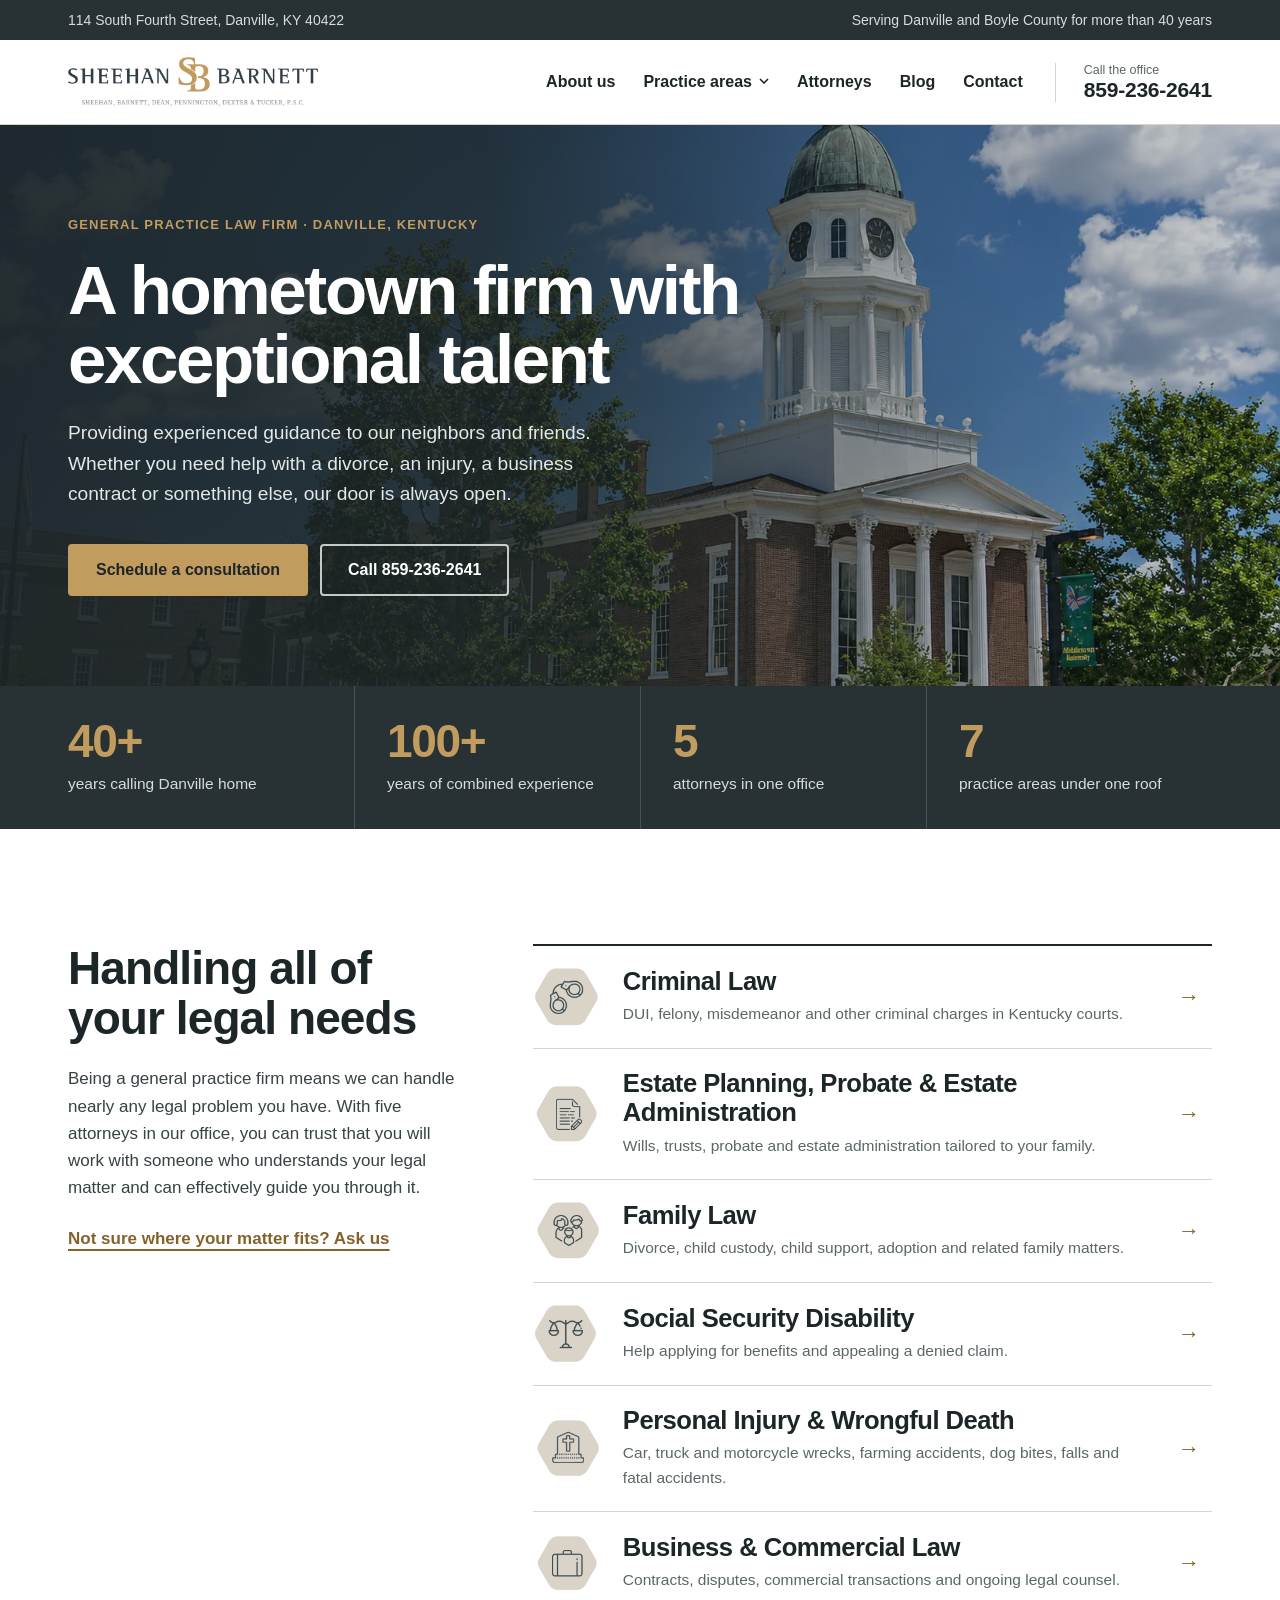
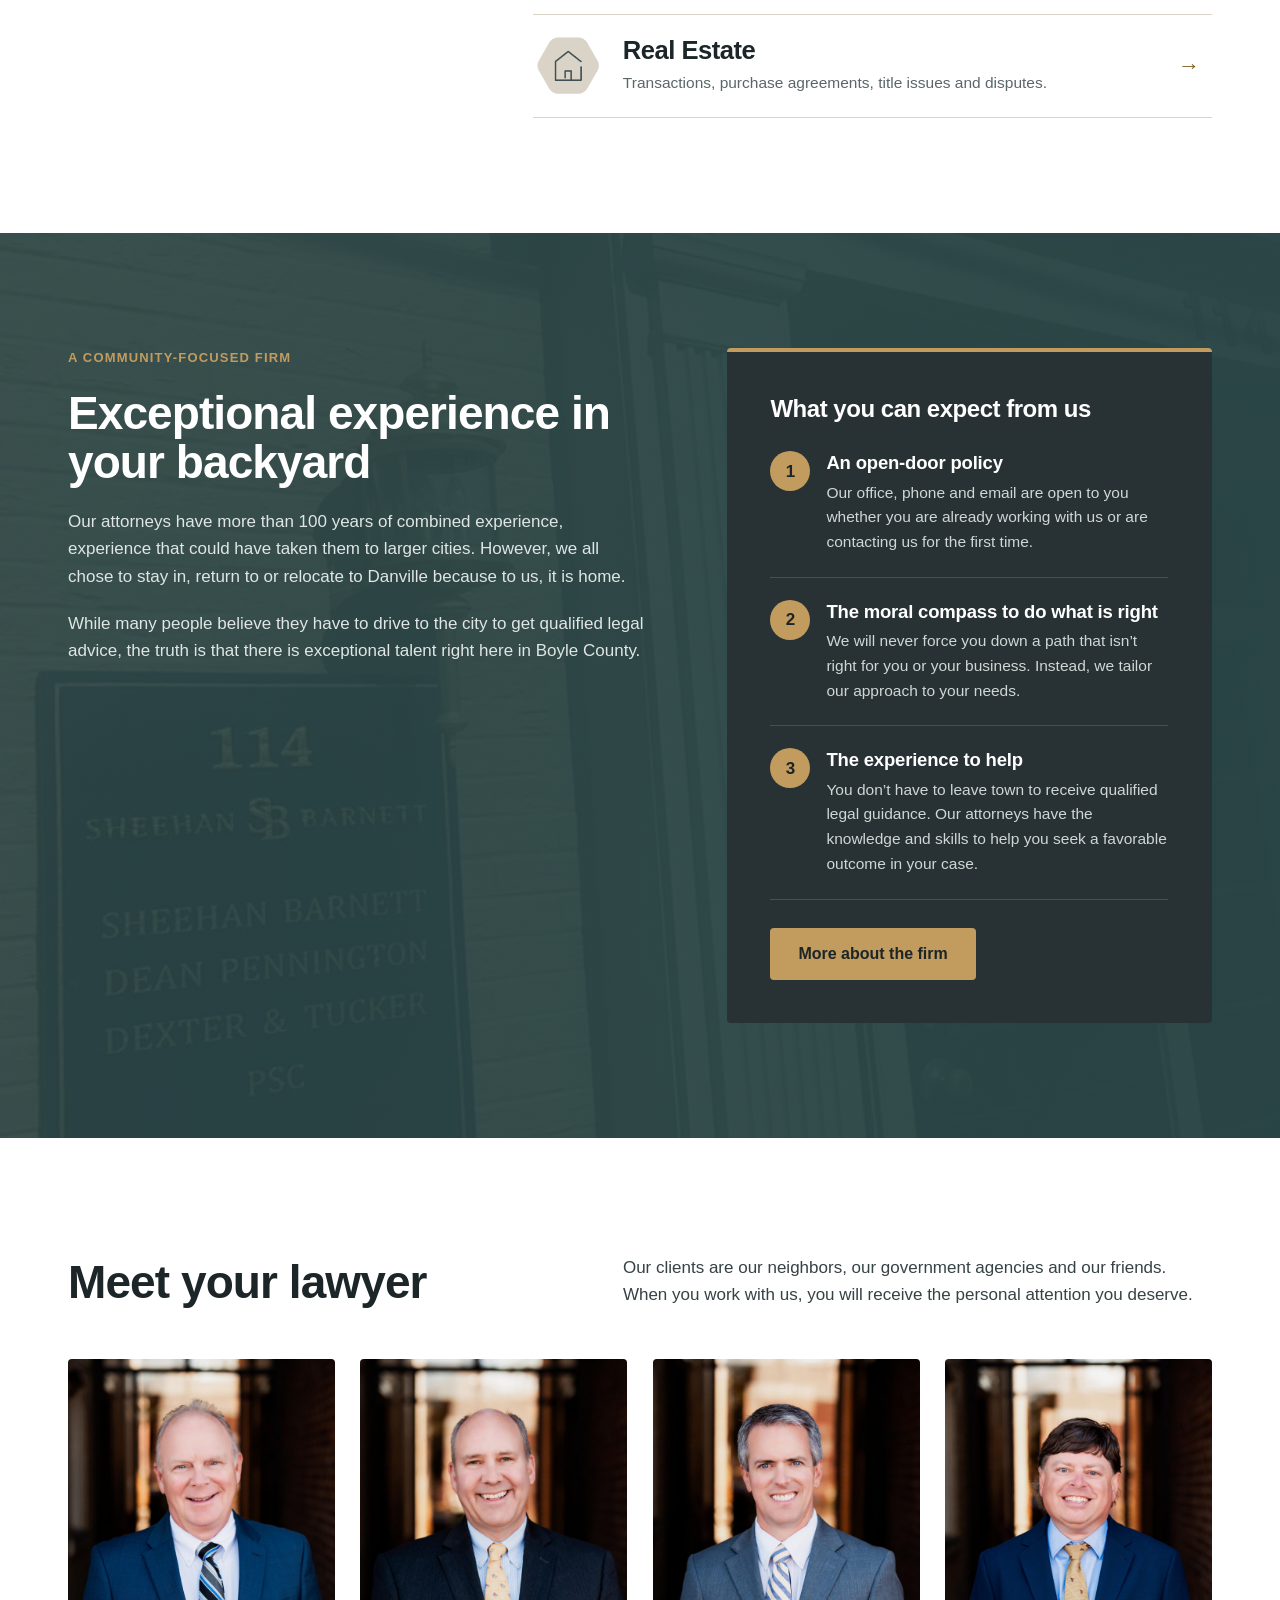
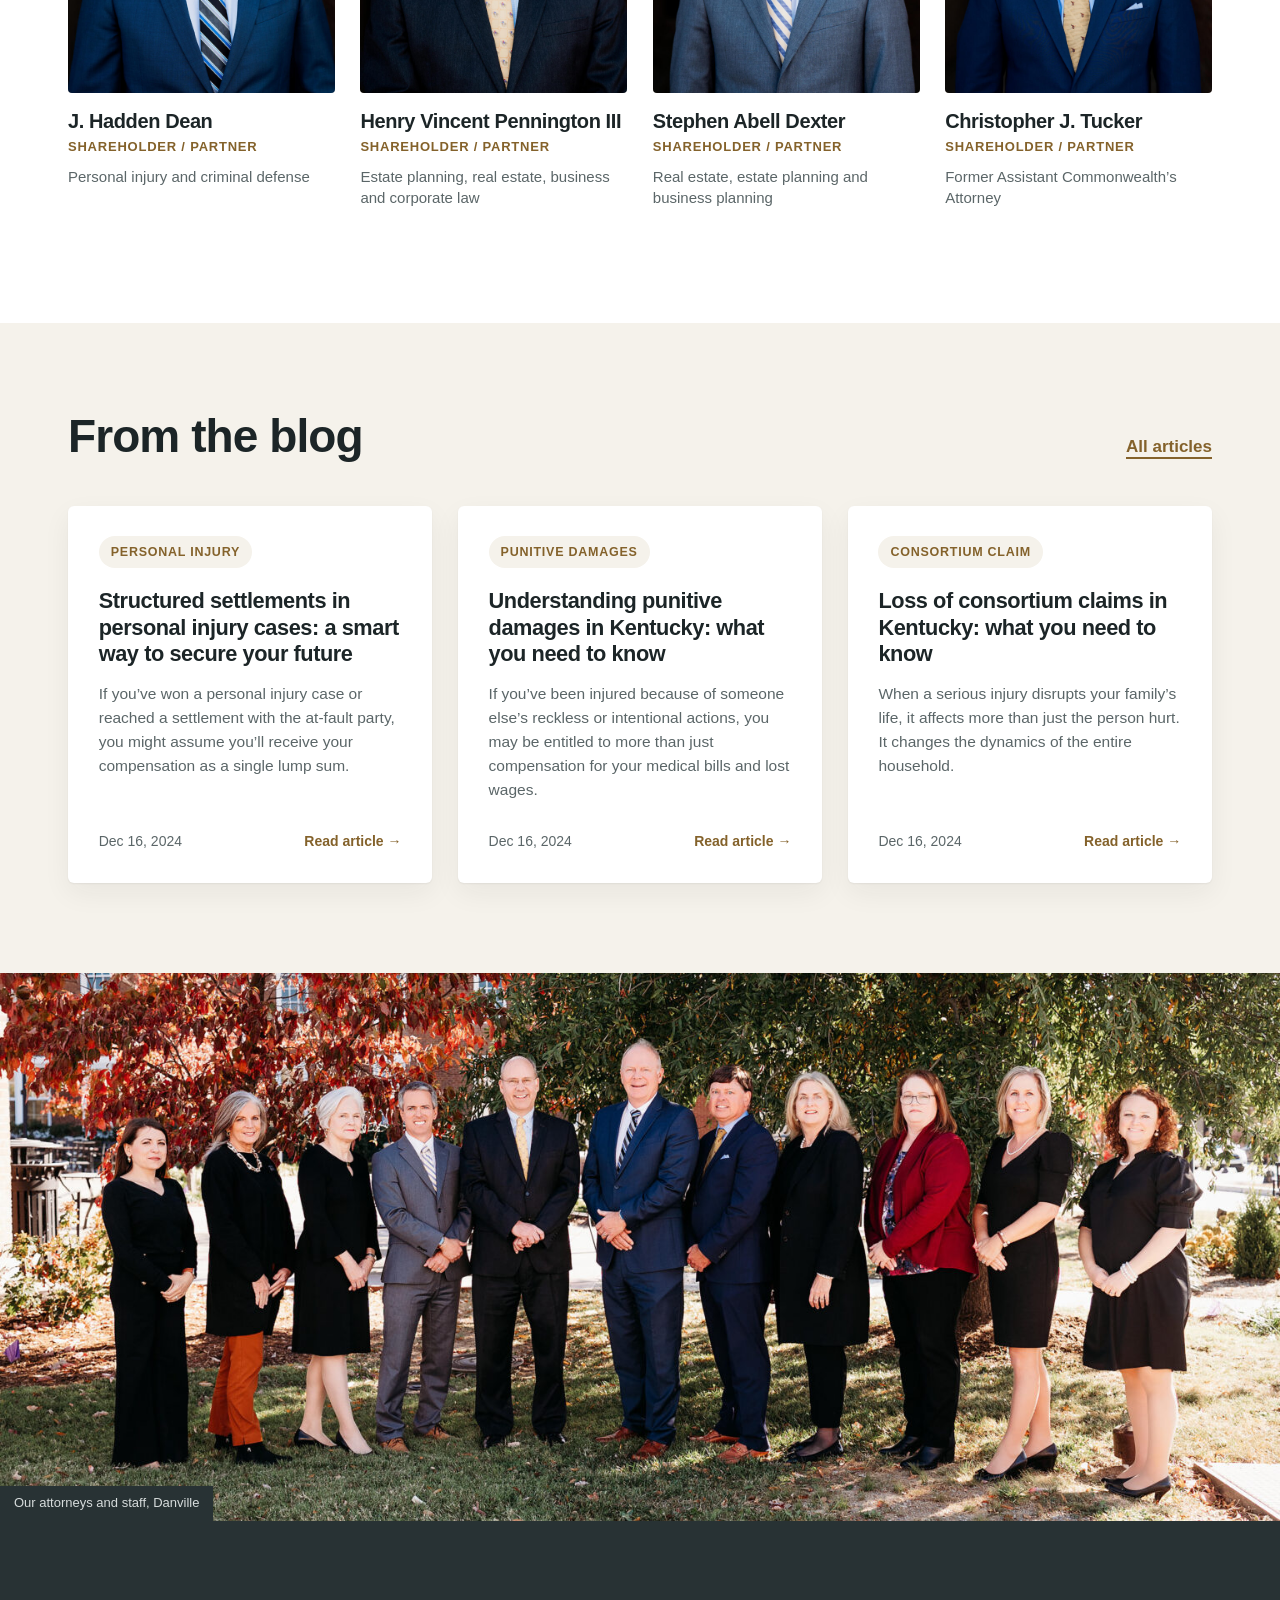
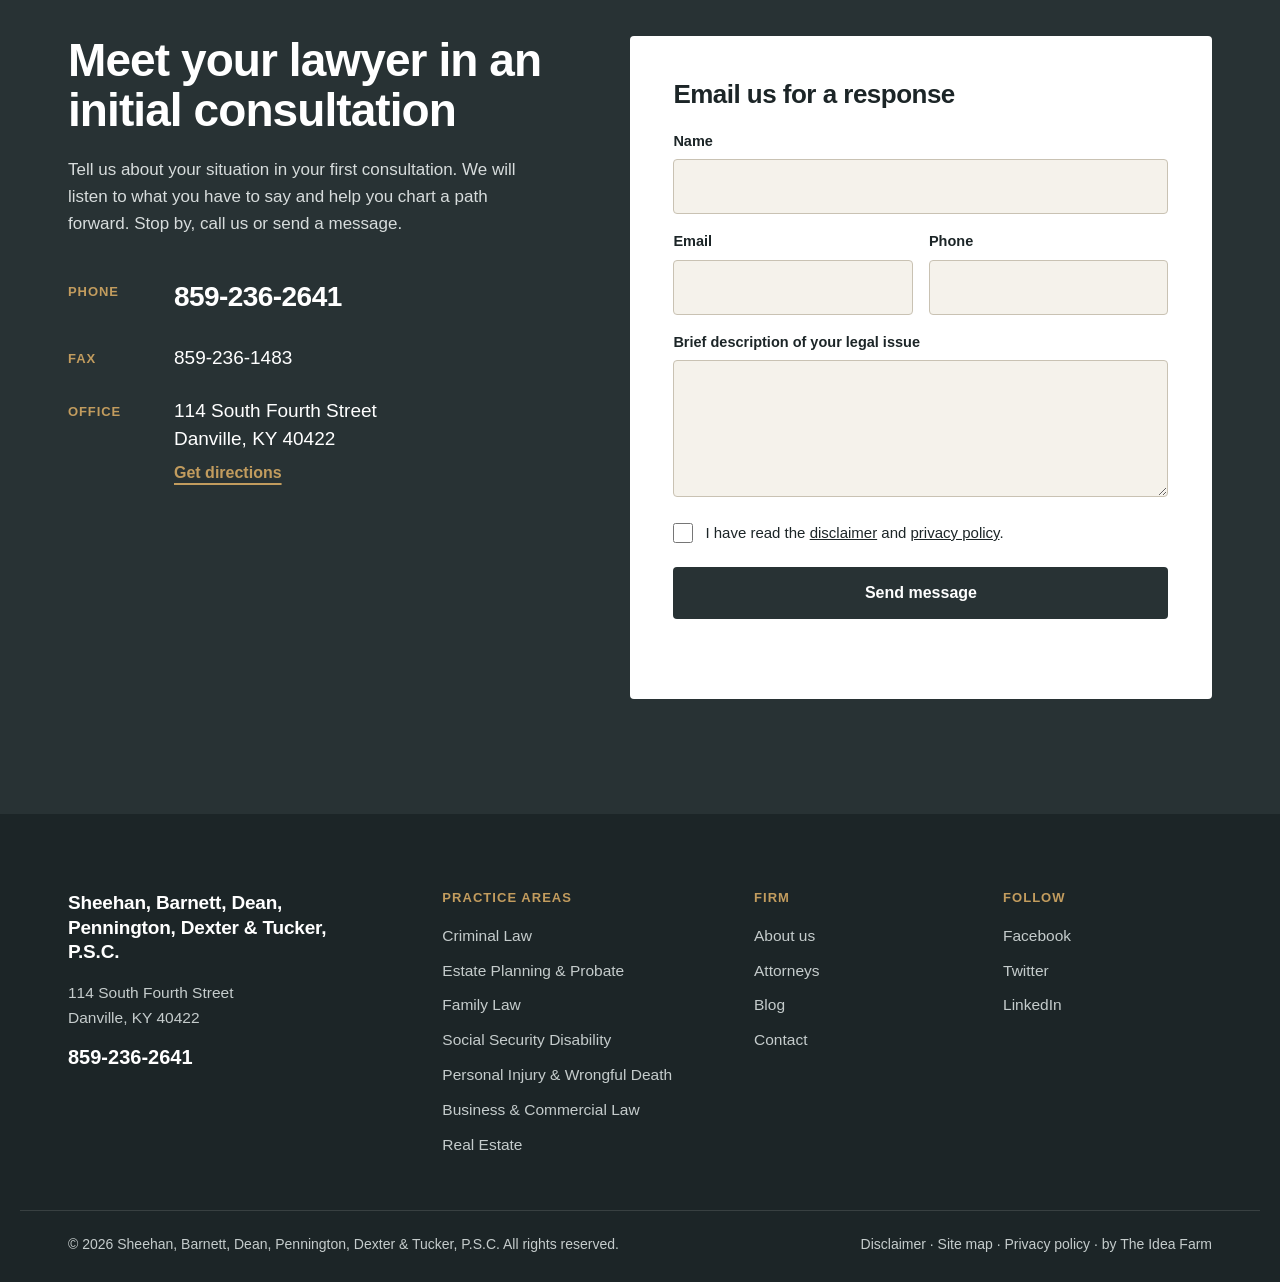
==== index.html @ 9ca78bf1 "Add files via upload" ====
<!doctype html>
<html lang="en">
<head>
<meta charset="utf-8">
<meta name="viewport" content="width=device-width, initial-scale=1">
<title>Sheehan, Barnett, Dean, Pennington, Dexter &amp; Tucker, P.S.C. | Danville, KY Law Firm</title>
<meta name="description" content="Trusted Danville, KY law firm serving clients in family law, criminal defense, estate planning, personal injury, real estate and business matters.">
<meta name="robots" content="noindex">
<link rel="stylesheet" href="css/style.css">
<script>document.documentElement.classList.add('js')</script>
</head>
<body>

<a class="skip" href="#main">Skip to content</a>

<div class="topbar">
  <div class="wrap topbar-in">
    <a href="https://www.google.com/maps/place/Sheehan,+Barnett,+Dean,+Pennington,+Dexter+%26+Tucker+PSC/@37.645401,-84.773971,15z" target="_blank" rel="noopener">114 South Fourth Street, Danville, KY 40422</a>
    <span class="topbar-right">Serving Danville and Boyle County for more than 40 years</span>
  </div>
</div>

<header class="header" id="header">
  <div class="wrap header-in">
    <a class="logo" href="./" aria-label="Sheehan Barnett, home">
      <img src="images/logo.webp" width="401" height="80" alt="Sheehan, Barnett, Dean, Pennington, Dexter &amp; Tucker, P.S.C.">
    </a>

    <nav class="nav" aria-label="Main">
      <a href="#about">About us</a>
      <div class="nav-drop">
        <button type="button" class="nav-drop-btn" aria-expanded="false" aria-controls="drop-practice">Practice areas
          <svg width="10" height="6" viewBox="0 0 10 6" aria-hidden="true"><path d="M1 1l4 4 4-4" fill="none" stroke="currentColor" stroke-width="1.6"/></svg>
        </button>
        <div class="drop" id="drop-practice">
          <a href="#practice">Criminal Law</a>
          <a href="#practice">Estate Planning, Probate &amp; Estate Administration</a>
          <a href="#practice">Family Law</a>
          <a href="#practice">Social Security Disability</a>
          <a href="#practice">Personal Injury &amp; Wrongful Death</a>
          <a href="#practice">Business &amp; Commercial Law</a>
          <a href="#practice">Real Estate</a>
        </div>
      </div>
      <a href="#attorneys">Attorneys</a>
      <a href="#blog">Blog</a>
      <a href="#contact">Contact</a>
    </nav>

    <a class="header-call" href="tel:+18592362641">
      <span class="header-call-label">Call the office</span>
      <span class="header-call-num">859-236-2641</span>
    </a>

    <button type="button" class="burger" aria-label="Open menu" aria-expanded="false" aria-controls="mobile-menu">
      <span></span><span></span><span></span>
    </button>
  </div>
</header>

<div class="mobile-menu" id="mobile-menu" hidden>
  <nav aria-label="Mobile">
    <a href="#about">About us</a>
    <details>
      <summary>Practice areas</summary>
      <a href="#practice">Criminal Law</a>
      <a href="#practice">Estate Planning, Probate &amp; Estate Administration</a>
      <a href="#practice">Family Law</a>
      <a href="#practice">Social Security Disability</a>
      <a href="#practice">Personal Injury &amp; Wrongful Death</a>
      <a href="#practice">Business &amp; Commercial Law</a>
      <a href="#practice">Real Estate</a>
    </details>
    <a href="#attorneys">Attorneys</a>
    <a href="#blog">Blog</a>
    <a href="#contact">Contact</a>
  </nav>
  <div class="mobile-menu-foot">
    <a class="btn btn-gold" href="tel:+18592362641">Call 859-236-2641</a>
    <p>114 South Fourth Street<br>Danville, KY 40422</p>
  </div>
</div>

<main id="main">

  <!-- Hero -->
  <section class="hero hero-bg">
    <div class="hero-bg-img" aria-hidden="true"></div>
    <div class="wrap hero-bg-in">
      <p class="kicker kicker-gold">General practice law firm · Danville, Kentucky</p>
      <h1>A hometown firm with exceptional talent</h1>
      <p class="lede">Providing experienced guidance to our neighbors and friends. Whether you need help with a divorce, an injury, a business contract or something else, our door is always open.</p>
      <div class="hero-actions">
        <a class="btn btn-gold" href="#contact">Schedule a consultation</a>
        <a class="btn btn-line-light" href="tel:+18592362641">Call 859-236-2641</a>
      </div>
    </div>

    <div class="facts">
      <div class="wrap facts-in">
        <div class="fact"><strong>40+</strong><span>years calling Danville home</span></div>
        <div class="fact"><strong>100+</strong><span>years of combined experience</span></div>
        <div class="fact"><strong>5</strong><span>attorneys in one office</span></div>
        <div class="fact"><strong>7</strong><span>practice areas under one roof</span></div>
      </div>
    </div>
  </section>

  <!-- Practice areas -->
  <section class="practice" id="practice">
    <div class="wrap practice-in">
      <div class="practice-head">
        <h2>Handling all of your legal needs</h2>
        <p>Being a general practice firm means we can handle nearly any legal problem you have. With five attorneys in our office, you can trust that you will work with someone who understands your legal matter and can effectively guide you through it.</p>
        <a class="textlink" href="#contact">Not sure where your matter fits? Ask us</a>
      </div>

      <ul class="practice-list">
        <li class="reveal"><a href="https://danvillekylaw.com/criminal-law/">
          <img class="p-icon" src="images/icon-criminal.png" width="111" height="102" alt="" loading="lazy">
          <span class="p-body"><span class="p-name">Criminal Law</span><span class="p-desc">DUI, felony, misdemeanor and other criminal charges in Kentucky courts.</span></span>
          <span class="p-arrow" aria-hidden="true">→</span></a></li>
        <li class="reveal"><a href="https://danvillekylaw.com/estate-planning-probate-estate-administration/">
          <img class="p-icon" src="images/icon-estate.png" width="116" height="102" alt="" loading="lazy">
          <span class="p-body"><span class="p-name">Estate Planning, Probate &amp; Estate Administration</span><span class="p-desc">Wills, trusts, probate and estate administration tailored to your family.</span></span>
          <span class="p-arrow" aria-hidden="true">→</span></a></li>
        <li class="reveal"><a href="https://danvillekylaw.com/family-law/">
          <img class="p-icon" src="images/icon-family.png" width="113" height="102" alt="" loading="lazy">
          <span class="p-body"><span class="p-name">Family Law</span><span class="p-desc">Divorce, child custody, child support, adoption and related family matters.</span></span>
          <span class="p-arrow" aria-hidden="true">→</span></a></li>
        <li class="reveal"><a href="https://danvillekylaw.com/social-security-disability/">
          <img class="p-icon" src="images/icon-ssd.png" width="114" height="101" alt="" loading="lazy">
          <span class="p-body"><span class="p-name">Social Security Disability</span><span class="p-desc">Help applying for benefits and appealing a denied claim.</span></span>
          <span class="p-arrow" aria-hidden="true">→</span></a></li>
        <li class="reveal"><a href="https://danvillekylaw.com/personal-injury-wrongful-death/">
          <img class="p-icon" src="images/icon-injury.png" width="113" height="101" alt="" loading="lazy">
          <span class="p-body"><span class="p-name">Personal Injury &amp; Wrongful Death</span><span class="p-desc">Car, truck and motorcycle wrecks, farming accidents, dog bites, falls and fatal accidents.</span></span>
          <span class="p-arrow" aria-hidden="true">→</span></a></li>
        <li class="reveal"><a href="https://danvillekylaw.com/business-commercial-law/">
          <img class="p-icon" src="images/icon-business.png" width="118" height="101" alt="" loading="lazy">
          <span class="p-body"><span class="p-name">Business &amp; Commercial Law</span><span class="p-desc">Contracts, disputes, commercial transactions and ongoing legal counsel.</span></span>
          <span class="p-arrow" aria-hidden="true">→</span></a></li>
        <li class="reveal"><a href="https://danvillekylaw.com/real-estate/">
          <img class="p-icon" src="images/icon-realestate.png" width="113" height="101" alt="" loading="lazy">
          <span class="p-body"><span class="p-name">Real Estate</span><span class="p-desc">Transactions, purchase agreements, title issues and disputes.</span></span>
          <span class="p-arrow" aria-hidden="true">→</span></a></li>
      </ul>
    </div>
  </section>

  <!-- About -->
  <section class="about" id="about">
    <div class="wrap about-in">
      <div class="about-lead reveal">
        <p class="kicker kicker-gold">A community-focused firm</p>
        <h2>Exceptional experience in your backyard</h2>
        <p>Our attorneys have more than 100 years of combined experience, experience that could have taken them to larger cities. However, we all chose to stay in, return to or relocate to Danville because to us, it is home.</p>
        <p>While many people believe they have to drive to the city to get qualified legal advice, the truth is that there is exceptional talent right here in Boyle County.</p>
      </div>

      <div class="expect">
        <h3>What you can expect from us</h3>
        <ol>
          <li class="reveal">
            <span class="e-num">1</span>
            <div><h4>An open-door policy</h4>
            <p>Our office, phone and email are open to you whether you are already working with us or are contacting us for the first time.</p></div>
          </li>
          <li class="reveal">
            <span class="e-num">2</span>
            <div><h4>The moral compass to do what is right</h4>
            <p>We will never force you down a path that isn’t right for you or your business. Instead, we tailor our approach to your needs.</p></div>
          </li>
          <li class="reveal">
            <span class="e-num">3</span>
            <div><h4>The experience to help</h4>
            <p>You don’t have to leave town to receive qualified legal guidance. Our attorneys have the knowledge and skills to help you seek a favorable outcome in your case.</p></div>
          </li>
        </ol>
        <a class="btn btn-gold" href="https://danvillekylaw.com/about/">More about the firm</a>
      </div>
    </div>
  </section>

  <!-- Attorneys -->
  <section class="attorneys" id="attorneys">
    <div class="wrap">
      <div class="sec-head">
        <h2>Meet your lawyer</h2>
        <p>Our clients are our neighbors, our government agencies and our friends. When you work with us, you will receive the personal attention you deserve.</p>
      </div>

      <div class="att-grid">
        <a class="att reveal" href="https://danvillekylaw.com/attorney/j-h-dean/">
          <span class="att-photo"><img src="images/dean.jpg" width="682" height="1024" loading="lazy" alt="J. Hadden Dean"></span>
          <span class="att-name">J. Hadden Dean</span>
          <span class="att-role">Shareholder / Partner</span>
          <span class="att-focus">Personal injury and criminal defense</span>
        </a>
        <a class="att reveal" href="https://danvillekylaw.com/attorney/henry-v-pennington-iii/">
          <span class="att-photo"><img src="images/pennington.jpg" width="682" height="1024" loading="lazy" alt="Henry Vincent Pennington III"></span>
          <span class="att-name">Henry Vincent Pennington III</span>
          <span class="att-role">Shareholder / Partner</span>
          <span class="att-focus">Estate planning, real estate, business and corporate law</span>
        </a>
        <a class="att reveal" href="https://danvillekylaw.com/attorney/stephen-a-dexter/">
          <span class="att-photo"><img src="images/dexter.jpg" width="682" height="1024" loading="lazy" alt="Stephen Abell Dexter"></span>
          <span class="att-name">Stephen Abell Dexter</span>
          <span class="att-role">Shareholder / Partner</span>
          <span class="att-focus">Real estate, estate planning and business planning</span>
        </a>
        <a class="att reveal" href="https://danvillekylaw.com/attorney/christopher-j-tucker/">
          <span class="att-photo"><img src="images/tucker.jpg" width="682" height="1024" loading="lazy" alt="Christopher J. Tucker"></span>
          <span class="att-name">Christopher J. Tucker</span>
          <span class="att-role">Shareholder / Partner</span>
          <span class="att-focus">Former Assistant Commonwealth’s Attorney</span>
        </a>
      </div>
    </div>
  </section>

  <!-- Blog -->
  <section class="blog" id="blog">
    <div class="wrap">
      <div class="blog-head">
        <h2>From the blog</h2>
        <a class="textlink" href="https://danvillekylaw.com/blog/">All articles</a>
      </div>
      <div class="post-cards">
        <a class="post-card reveal" href="https://danvillekylaw.com/structured-settlements-in-personal-injury-cases-a-smart-way-to-secure-your-future/">
          <span class="post-tag">Personal Injury</span>
          <span class="post-title">Structured settlements in personal injury cases: a smart way to secure your future</span>
          <span class="post-ex">If you’ve won a personal injury case or reached a settlement with the at-fault party, you might assume you’ll receive your compensation as a single lump sum.</span>
          <span class="post-foot"><span>Dec 16, 2024</span><span class="post-more">Read article <span aria-hidden="true">→</span></span></span>
        </a>
        <a class="post-card reveal" href="https://danvillekylaw.com/understanding-punitive-damages-in-kentucky-what-you-need-to-know/">
          <span class="post-tag">Punitive Damages</span>
          <span class="post-title">Understanding punitive damages in Kentucky: what you need to know</span>
          <span class="post-ex">If you’ve been injured because of someone else’s reckless or intentional actions, you may be entitled to more than just compensation for your medical bills and lost wages.</span>
          <span class="post-foot"><span>Dec 16, 2024</span><span class="post-more">Read article <span aria-hidden="true">→</span></span></span>
        </a>
        <a class="post-card reveal" href="https://danvillekylaw.com/loss-of-consortium-claims-in-kentucky-what-you-need-to-know/">
          <span class="post-tag">Consortium Claim</span>
          <span class="post-title">Loss of consortium claims in Kentucky: what you need to know</span>
          <span class="post-ex">When a serious injury disrupts your family’s life, it affects more than just the person hurt. It changes the dynamics of the entire household.</span>
          <span class="post-foot"><span>Dec 16, 2024</span><span class="post-more">Read article <span aria-hidden="true">→</span></span></span>
        </a>
      </div>
    </div>
  </section>

  <!-- Team photo -->
  <figure class="team-band">
    <img src="images/team.jpg" width="1536" height="1023" loading="lazy" alt="The attorneys and staff of Sheehan, Barnett, Dean, Pennington, Dexter &amp; Tucker standing outside in Danville">
    <figcaption>Our attorneys and staff, Danville</figcaption>
  </figure>

  <!-- Contact -->
  <section class="contact" id="contact">
    <div class="wrap contact-in">
      <div class="contact-info">
        <h2>Meet your lawyer in an initial consultation</h2>
        <p>Tell us about your situation in your first consultation. We will listen to what you have to say and help you chart a path forward. Stop by, call us or send a message.</p>

        <dl class="nap">
          <div><dt>Phone</dt><dd><a href="tel:+18592362641">859-236-2641</a></dd></div>
          <div><dt>Fax</dt><dd>859-236-1483</dd></div>
          <div><dt>Office</dt><dd>114 South Fourth Street<br>Danville, KY 40422<br>
            <a class="textlink textlink-light" href="https://www.google.com/maps/place/Sheehan,+Barnett,+Dean,+Pennington,+Dexter+%26+Tucker+PSC/@37.645401,-84.773971,15z" target="_blank" rel="noopener">Get directions</a></dd></div>
        </dl>
      </div>

      <form class="form" id="consult-form" novalidate>
        <h3>Email us for a response</h3>
        <div class="field">
          <label for="f-name">Name</label>
          <input id="f-name" name="name" type="text" autocomplete="name" required>
        </div>
        <div class="field-row">
          <div class="field">
            <label for="f-email">Email</label>
            <input id="f-email" name="email" type="email" autocomplete="email" required>
          </div>
          <div class="field">
            <label for="f-phone">Phone</label>
            <input id="f-phone" name="phone" type="tel" autocomplete="tel">
          </div>
        </div>
        <div class="field">
          <label for="f-msg">Brief description of your legal issue</label>
          <textarea id="f-msg" name="message" rows="4" required></textarea>
        </div>
        <label class="check">
          <input type="checkbox" name="disclaimer" required>
          <span>I have read the <a href="https://danvillekylaw.com/disclaimer/">disclaimer</a> and <a href="https://danvillekylaw.com/privacy-policy/">privacy policy</a>.</span>
        </label>
        <button class="btn btn-dark btn-full" type="submit">Send message</button>
        <p class="form-note" id="form-note" role="status" aria-live="polite"></p>
      </form>
    </div>
  </section>

</main>

<footer class="footer">
  <div class="wrap footer-in">
    <div class="footer-brand">
      <p class="footer-name">Sheehan, Barnett, Dean, Pennington, Dexter &amp; Tucker, P.S.C.</p>
      <p>114 South Fourth Street<br>Danville, KY 40422</p>
      <p><a href="tel:+18592362641">859-236-2641</a></p>
    </div>
    <nav class="footer-col" aria-label="Practice areas">
      <h4>Practice areas</h4>
      <a href="https://danvillekylaw.com/criminal-law/">Criminal Law</a>
      <a href="https://danvillekylaw.com/estate-planning-probate-estate-administration/">Estate Planning &amp; Probate</a>
      <a href="https://danvillekylaw.com/family-law/">Family Law</a>
      <a href="https://danvillekylaw.com/social-security-disability/">Social Security Disability</a>
      <a href="https://danvillekylaw.com/personal-injury-wrongful-death/">Personal Injury &amp; Wrongful Death</a>
      <a href="https://danvillekylaw.com/business-commercial-law/">Business &amp; Commercial Law</a>
      <a href="https://danvillekylaw.com/real-estate/">Real Estate</a>
    </nav>
    <nav class="footer-col" aria-label="Firm">
      <h4>Firm</h4>
      <a href="https://danvillekylaw.com/about/">About us</a>
      <a href="#attorneys">Attorneys</a>
      <a href="https://danvillekylaw.com/blog/">Blog</a>
      <a href="#contact">Contact</a>
    </nav>
    <nav class="footer-col" aria-label="Follow">
      <h4>Follow</h4>
      <a href="https://www.facebook.com/Sheehan-Barnett-Dean-Pennington-Little-Dexter-PSC-392162630983273/" target="_blank" rel="noopener">Facebook</a>
      <a href="https://twitter.com/KyDanville" target="_blank" rel="noopener">Twitter</a>
      <a href="https://www.linkedin.com/company/sheehanbarnettdeanpenningtonlittle&amp;dexterp.s.c./" target="_blank" rel="noopener">LinkedIn</a>
    </nav>
  </div>
  <div class="wrap footer-base">
    <p>© 2026 Sheehan, Barnett, Dean, Pennington, Dexter &amp; Tucker, P.S.C. All rights reserved.</p>
    <p><a href="https://danvillekylaw.com/disclaimer/">Disclaimer</a> · <a href="https://danvillekylaw.com/site-map/">Site map</a> · <a href="https://danvillekylaw.com/privacy-policy/">Privacy policy</a> · by The Idea Farm</p>
  </div>
</footer>

<div class="dock" aria-label="Quick contact">
  <a href="tel:+18592362641">Call 859-236-2641</a>
  <a class="dock-gold" href="#contact">Send a message</a>
</div>

<script src="js/main.js"></script>
</body>
</html>
---- css/style.css ----
/* Sheehan Barnett home page mockup */

:root {
  --ink: #1c2527;
  --slate: #283234;
  --teal: #2a4647;
  --gold: #c29c5e;
  --gold-deep: #84622b;
  --paper: #f5f2eb;
  --sand: #dad4c8;
  --white: #fff;
  --muted: #5b6668;
  --sans: "Helvetica Neue", Helvetica, Arial, sans-serif;
  --wrap: 1240px;
  --pad: clamp(20px, 4vw, 48px);
}

*, *::before, *::after { box-sizing: border-box; }
html { scroll-behavior: smooth; scroll-padding-top: 96px; -webkit-text-size-adjust: 100%; }
body {
  margin: 0;
  font-family: var(--sans);
  font-size: 17px;
  line-height: 1.6;
  color: var(--ink);
  background: var(--white);
  -webkit-font-smoothing: antialiased;
}
img { max-width: 100%; height: auto; display: block; }
a { color: inherit; }
h1, h2, h3, h4, p, ul, ol, dl, dd, figure { margin: 0; }
ul, ol { padding: 0; list-style: none; }
h1, h2, h3, h4 { font-weight: 700; letter-spacing: -0.02em; line-height: 1.08; }
h2 { font-size: clamp(30px, 3.6vw, 46px); }
button { font: inherit; color: inherit; }

.wrap { max-width: var(--wrap); margin: 0 auto; padding: 0 var(--pad); }

.skip { position: absolute; left: -999px; top: 0; background: var(--ink); color: #fff; padding: 10px 16px; z-index: 100; }
.skip:focus { left: 8px; top: 8px; }

:focus-visible { outline: 3px solid var(--gold); outline-offset: 3px; }

/* Buttons */
.btn {
  display: inline-flex; align-items: center; justify-content: center;
  min-height: 52px; padding: 0 26px;
  font-weight: 700; font-size: 16px; text-decoration: none;
  border: 2px solid transparent; border-radius: 4px; cursor: pointer;
  transition: background .2s, color .2s, border-color .2s, transform .2s;
}
.btn:active { transform: translateY(1px); }
.btn-dark { background: var(--slate); color: #fff; }
.btn-dark:hover { background: var(--teal); }
.btn-line { border-color: var(--slate); color: var(--slate); }
.btn-line:hover { background: var(--slate); color: #fff; }
.btn-gold { background: var(--gold); color: var(--ink); }
.btn-gold:hover { background: #d0ac70; }
.btn-full { width: 100%; }

.textlink {
  font-weight: 700; color: var(--gold-deep);
  text-decoration: underline; text-decoration-thickness: 2px; text-underline-offset: 5px;
}
.textlink:hover { color: var(--ink); }
.textlink-light { color: var(--gold); }
.textlink-light:hover { color: #fff; }

.kicker {
  font-size: 13px; font-weight: 700; letter-spacing: .09em; text-transform: uppercase;
  color: var(--gold-deep); margin-bottom: 20px;
}
.kicker-gold { color: var(--gold); }

/* Top bar */
.topbar { background: var(--slate); color: #d7dcdc; font-size: 14px; }
.topbar-in { display: flex; justify-content: space-between; gap: 24px; padding-top: 9px; padding-bottom: 9px; }
.topbar a { text-decoration: none; }
.topbar a:hover { color: #fff; text-decoration: underline; }

/* Header */
.header {
  position: sticky; top: 0; z-index: 50;
  background: #fff; border-bottom: 1px solid var(--sand);
  transition: box-shadow .25s;
}
.header.is-stuck { box-shadow: 0 6px 24px rgba(28, 37, 39, .09); }
.header-in { display: flex; align-items: center; gap: 32px; height: 84px; }
.logo img { width: 250px; }
.nav { display: flex; align-items: center; gap: 28px; margin-left: auto; }
.nav > a, .nav-drop-btn {
  font-size: 16px; font-weight: 600; text-decoration: none;
  background: none; border: 0; padding: 8px 0; cursor: pointer;
  display: inline-flex; align-items: center; gap: 7px;
  border-bottom: 2px solid transparent;
}
.nav > a:hover, .nav-drop-btn:hover, .nav-drop.is-open .nav-drop-btn { border-bottom-color: var(--gold); }
.nav-drop { position: relative; }
.drop {
  position: absolute; top: calc(100% + 14px); left: -20px; width: 330px;
  background: #fff; border: 1px solid var(--sand); border-top: 3px solid var(--gold);
  box-shadow: 0 18px 40px rgba(28, 37, 39, .14);
  padding: 8px 0;
  opacity: 0; visibility: hidden; transform: translateY(-6px);
  transition: opacity .18s, transform .18s, visibility .18s;
}
.nav-drop.is-open .drop, .nav-drop:focus-within .drop { opacity: 1; visibility: visible; transform: none; }
.drop a { display: block; padding: 10px 20px; font-size: 15.5px; text-decoration: none; }
.drop a:hover { background: var(--paper); }

.header-call { text-decoration: none; line-height: 1.15; padding-left: 28px; border-left: 1px solid var(--sand); }
.header-call-label { display: block; font-size: 12.5px; color: var(--muted); }
.header-call-num { display: block; font-size: 21px; font-weight: 700; letter-spacing: -0.01em; }
.header-call:hover .header-call-num { color: var(--gold-deep); }

.burger { display: none; width: 48px; height: 48px; background: none; border: 0; padding: 12px; cursor: pointer; margin-left: auto; }
.burger span { display: block; height: 2px; background: var(--ink); margin: 5px 0; transition: transform .25s, opacity .25s; }
.burger[aria-expanded="true"] span:nth-child(1) { transform: translateY(7px) rotate(45deg); }
.burger[aria-expanded="true"] span:nth-child(2) { opacity: 0; }
.burger[aria-expanded="true"] span:nth-child(3) { transform: translateY(-7px) rotate(-45deg); }

.mobile-menu {
  position: fixed; inset: 0; top: 68px; z-index: 45;
  background: #fff; overflow-y: auto; padding: 12px var(--pad) 120px;
}
.mobile-menu[hidden] { display: none; }
.mobile-menu nav > a, .mobile-menu summary {
  display: block; padding: 17px 0; font-size: 21px; font-weight: 700; letter-spacing: -0.01em;
  text-decoration: none; border-bottom: 1px solid var(--sand); cursor: pointer; list-style: none;
}
.mobile-menu summary::-webkit-details-marker { display: none; }
.mobile-menu summary::after { content: "+"; float: right; font-weight: 400; color: var(--gold-deep); }
.mobile-menu details[open] summary::after { content: "–"; }
.mobile-menu details a { display: block; padding: 12px 0 12px 16px; font-size: 17px; text-decoration: none; border-bottom: 1px solid #ece8df; }
.mobile-menu-foot { margin-top: 28px; }
.mobile-menu-foot .btn { width: 100%; }
.mobile-menu-foot p { margin-top: 18px; color: var(--muted); font-size: 15px; }

/* Hero */
.hero { background: var(--paper); }
.hero-in {
  display: grid; grid-template-columns: minmax(0, 5fr) minmax(0, 6fr);
  gap: clamp(32px, 5vw, 72px); align-items: center;
  padding-top: clamp(40px, 6vw, 84px); padding-bottom: clamp(40px, 6vw, 84px);
}
.hero h1 { font-size: clamp(40px, 5.4vw, 72px); letter-spacing: -0.035em; line-height: 1; }
.lede { margin-top: 24px; font-size: clamp(17px, 1.5vw, 20px); color: #364244; max-width: 30em; }
.hero-actions { display: flex; flex-wrap: wrap; gap: 12px; margin-top: 34px; }
.hero-photo { position: relative; }
.hero-photo img { width: 100%; aspect-ratio: 3 / 2; object-fit: cover; border-radius: 4px; }
.hero-photo::before {
  content: ""; position: absolute; right: -14px; bottom: 22px; width: 60%; height: 70%;
  background: var(--gold); border-radius: 4px; z-index: 0;
}
.hero-photo img { position: relative; z-index: 1; }
.hero-photo figcaption { position: relative; z-index: 1; margin-top: 12px; font-size: 13.5px; color: var(--muted); }

.facts { background: var(--slate); color: #fff; }
.facts-in { display: grid; grid-template-columns: repeat(4, 1fr); }
.fact { padding: 32px 28px 34px 0; display: flex; flex-direction: column; align-items: flex-start; gap: 10px; }
.fact + .fact { padding-left: 32px; border-left: 1px solid rgba(255, 255, 255, .16); }
.fact strong { font-size: clamp(34px, 3.6vw, 48px); letter-spacing: -0.03em; line-height: 1; color: var(--gold); }
.fact span { font-size: 15.5px; line-height: 1.35; color: #d7dcdc; }

/* Hero, image behind the text */
.hero-bg { position: relative; background: var(--slate); color: #fff; }
.hero-bg-img {
  position: absolute; left: 0; right: 0; top: 0; height: var(--hero-h, 100%);
  background: url(../images/hero-courthouse-web.webp) 70% 30% / cover no-repeat;
}
.hero-bg-img::after {
  content: ""; position: absolute; inset: 0;
  background: linear-gradient(90deg, rgba(28, 37, 39, .94) 0%, rgba(28, 37, 39, .86) 38%, rgba(28, 37, 39, .38) 72%, rgba(28, 37, 39, .2) 100%);
}
.hero-bg-in {
  position: relative; display: flex; flex-direction: column; justify-content: center;
  min-height: clamp(460px, 62vh, 640px);
  padding-top: clamp(56px, 7vw, 96px); padding-bottom: clamp(56px, 7vw, 96px);
}
.hero-bg h1 { max-width: 11em; }
.hero-bg .lede { color: #e3e8e7; }
.hero-bg .facts { position: relative; }
.btn-line-light { border-color: rgba(255, 255, 255, .75); color: #fff; }
.btn-line-light:hover { background: #fff; color: var(--ink); border-color: #fff; }

/* Hero, full-width image version */
.hero-wide-in {
  display: grid; grid-template-columns: minmax(0, 7fr) minmax(0, 5fr);
  gap: clamp(28px, 5vw, 80px); align-items: end;
  padding-top: clamp(40px, 5.5vw, 76px); padding-bottom: clamp(36px, 4.5vw, 60px);
}
.hero-wide .lede { margin-top: 0; }
.hero-wide .hero-actions { margin-top: 26px; }
.hero-wide-photo { position: relative; }
.hero-wide-photo img { width: 100%; aspect-ratio: 21 / 9; max-height: 640px; object-fit: cover; object-position: 50% 72%; }
.hero-wide-photo figcaption {
  position: absolute; right: 0; bottom: 0;
  background: var(--slate); color: #d7dcdc; font-size: 13px; padding: 7px 14px;
}

/* Practice areas */
.practice { padding: clamp(64px, 9vw, 124px) 0; }
.practice-in { display: grid; grid-template-columns: minmax(0, 4fr) minmax(0, 7fr); gap: clamp(32px, 6vw, 96px); align-items: start; }
.practice-head { position: sticky; top: 124px; }
.practice-head p { margin: 22px 0 24px; color: #364244; }

.practice-list { border-top: 2px solid var(--ink); }
.practice-list a {
  display: grid; grid-template-columns: 68px 1fr 32px; gap: 22px; align-items: center;
  padding: 20px 12px 20px 0; text-decoration: none;
  border-bottom: 1px solid var(--sand);
  transition: background .2s, padding .25s;
}
.p-icon { width: 68px; height: 62px; object-fit: contain; transition: transform .25s; }
.practice-list a:hover .p-icon { transform: scale(1.06); }
.p-name { display: block; font-size: clamp(20px, 2vw, 26px); font-weight: 700; letter-spacing: -0.02em; line-height: 1.15; }
.p-desc { display: block; margin-top: 6px; font-size: 15.5px; color: var(--muted); }
.p-arrow { font-size: 22px; color: var(--gold-deep); transition: transform .25s; justify-self: end; }
.practice-list a:hover { background: var(--paper); padding-left: 16px; }
.practice-list a:hover .p-arrow { transform: translateX(6px); }

/* About */
.about { position: relative; isolation: isolate; background: var(--teal); color: #fff; padding: clamp(64px, 9vw, 124px) 0; }
.about::before {
  content: ""; position: absolute; inset: 0; z-index: -2;
  background: url(../images/office-door.jpg) 0% 62% / cover no-repeat;
}
.about::after {
  content: ""; position: absolute; inset: 0; z-index: -1;
  background: linear-gradient(90deg, rgba(42, 70, 71, .86) 0%, rgba(42, 70, 71, .9) 45%, rgba(42, 70, 71, .96) 100%);
}
.about-in { display: grid; grid-template-columns: minmax(0, 6fr) minmax(0, 5fr); gap: clamp(36px, 6vw, 96px); align-items: start; }
.about-lead p:not(.kicker) { margin-top: 20px; color: #dfe6e5; max-width: 34em; }
.about-photo { margin-top: 36px; max-width: 420px; }
.about-photo img { border-radius: 4px; width: 100%; aspect-ratio: 5 / 4; object-fit: cover; object-position: 30% 75%; }

.expect { background: var(--slate); padding: clamp(28px, 3.4vw, 44px); border-radius: 4px; border-top: 4px solid var(--gold); }
.expect h3 { font-size: 24px; margin-bottom: 8px; }
.expect li { display: grid; grid-template-columns: 40px 1fr; gap: 16px; padding: 22px 0; border-bottom: 1px solid rgba(255, 255, 255, .14); }
.e-num {
  width: 40px; height: 40px; border-radius: 50%;
  display: grid; place-items: center;
  background: var(--gold); color: var(--ink); font-weight: 700;
}
.expect h4 { font-size: 18.5px; letter-spacing: -0.01em; line-height: 1.25; }
.expect li p { margin-top: 6px; font-size: 15.5px; color: #cfd7d6; }
.expect .btn { margin-top: 28px; }

/* Attorneys */
.attorneys { padding: clamp(64px, 9vw, 124px) 0; }
.sec-head { display: grid; grid-template-columns: minmax(0, 5fr) minmax(0, 6fr); gap: clamp(20px, 5vw, 72px); align-items: end; margin-bottom: clamp(32px, 4vw, 56px); }
.sec-head p { color: #364244; max-width: 34em; }

.att-grid { display: grid; grid-template-columns: repeat(4, 1fr); gap: clamp(16px, 2vw, 28px); }
.att { text-decoration: none; display: block; }
.att-photo { display: block; overflow: hidden; border-radius: 4px; background: var(--sand); }
.att-photo img { width: 100%; aspect-ratio: 4 / 5; object-fit: cover; object-position: 50% 12%; transition: transform .5s ease; }
.att:hover .att-photo img { transform: scale(1.04); }
.att-name { display: block; margin-top: 16px; font-size: 20px; font-weight: 700; letter-spacing: -0.02em; line-height: 1.2; }
.att-role { display: block; margin-top: 4px; font-size: 13px; font-weight: 700; letter-spacing: .06em; text-transform: uppercase; color: var(--gold-deep); }
.att-focus { display: block; margin-top: 8px; font-size: 15px; color: var(--muted); line-height: 1.4; }
.att:hover .att-name { text-decoration: underline; text-decoration-thickness: 2px; text-underline-offset: 4px; }

/* Blog */
.blog { background: var(--paper); padding: clamp(56px, 7vw, 96px) 0; }
.blog-head { display: flex; align-items: baseline; justify-content: space-between; gap: 24px; margin-bottom: clamp(28px, 3.4vw, 44px); }
.post-cards { display: grid; grid-template-columns: repeat(3, 1fr); gap: clamp(16px, 2vw, 28px); }
.post-card {
  display: flex; flex-direction: column;
  background: #fff; border-radius: 6px; padding: clamp(24px, 2.4vw, 34px);
  text-decoration: none;
  box-shadow: 0 1px 2px rgba(28, 37, 39, .06), 0 10px 28px rgba(28, 37, 39, .06);
  transition: transform .25s, box-shadow .25s;
}
.post-card:hover { transform: translateY(-4px); box-shadow: 0 2px 4px rgba(28, 37, 39, .08), 0 20px 40px rgba(28, 37, 39, .13); }
.post-tag {
  align-self: flex-start; background: var(--paper); color: var(--gold-deep);
  font-size: 12.5px; font-weight: 700; letter-spacing: .06em; text-transform: uppercase;
  padding: 6px 12px; border-radius: 100px;
}
.post-title { display: block; margin-top: 20px; font-size: clamp(19px, 1.7vw, 23px); font-weight: 700; letter-spacing: -0.02em; line-height: 1.22; }
.post-ex { display: block; margin-top: 14px; font-size: 15.5px; line-height: 1.55; color: var(--muted); }
.post-foot { display: flex; justify-content: space-between; align-items: baseline; gap: 12px; margin-top: auto; padding-top: 28px; font-size: 14px; color: var(--muted); }
.post-more { font-weight: 700; color: var(--gold-deep); white-space: nowrap; }
.post-more span { display: inline-block; transition: transform .25s; }
.post-card:hover .post-more span { transform: translateX(5px); }

/* Team photo band */
.team-band { position: relative; background: var(--slate); }
.team-band img { width: 100%; aspect-ratio: 21 / 9; max-height: 680px; object-fit: cover; object-position: 50% 72%; }
.team-band figcaption {
  position: absolute; left: 0; bottom: 0;
  background: var(--slate); color: #d7dcdc; font-size: 13px; padding: 7px 14px;
}

/* Contact */
.contact { background: var(--slate); color: #fff; padding: clamp(64px, 9vw, 124px) 0; }
.contact-in { display: grid; grid-template-columns: minmax(0, 5fr) minmax(0, 6fr); gap: clamp(36px, 6vw, 96px); align-items: start; }
.contact-info > p { margin-top: 20px; color: #d7dcdc; max-width: 30em; }
.nap { margin-top: 40px; display: grid; gap: 26px; }
.nap > div { display: grid; grid-template-columns: 90px 1fr; gap: 16px; }
.nap dt { font-size: 13px; font-weight: 700; letter-spacing: .07em; text-transform: uppercase; color: var(--gold); padding-top: 5px; }
.nap dd { font-size: 19px; line-height: 1.45; }
.nap dd a[href^="tel"] { font-size: 28px; font-weight: 700; letter-spacing: -0.02em; text-decoration: none; }
.nap dd a[href^="tel"]:hover { color: var(--gold); }
.nap .textlink { display: inline-block; margin-top: 8px; font-size: 16px; }

.form { background: #fff; color: var(--ink); padding: clamp(24px, 3.4vw, 44px); border-radius: 4px; }
.form h3 { font-size: 26px; margin-bottom: 22px; }
.field { margin-bottom: 16px; }
.field-row { display: grid; grid-template-columns: 1fr 1fr; gap: 16px; }
.field label { display: block; font-size: 14.5px; font-weight: 700; margin-bottom: 6px; }
.field input, .field textarea {
  width: 100%; font: inherit; color: inherit;
  padding: 13px 14px; background: var(--paper);
  border: 1.5px solid #c9c2b3; border-radius: 4px;
  transition: border-color .2s, background .2s;
}
.field input:focus, .field textarea:focus { outline: none; border-color: var(--teal); background: #fff; box-shadow: 0 0 0 3px rgba(194, 156, 94, .35); }
.field textarea { resize: vertical; min-height: 110px; }
.field .is-bad { border-color: #a8321f; }
.check { display: flex; gap: 12px; align-items: flex-start; font-size: 15px; margin: 6px 0 22px; cursor: pointer; }
.check input { width: 20px; height: 20px; margin: 2px 0 0; accent-color: var(--teal); flex: none; }
.form-note { margin-top: 14px; font-size: 15px; min-height: 1.5em; }
.form-note.is-bad { color: #a8321f; }
.form-note.is-ok { color: #1f5f45; font-weight: 700; }

/* Footer */
.footer { background: var(--ink); color: #c5cccc; font-size: 15.5px; padding-top: clamp(48px, 6vw, 80px); }
.footer-in { display: grid; grid-template-columns: 1.6fr 1.3fr 1fr 1fr; gap: 40px; padding-bottom: 48px; }
.footer-name { color: #fff; font-size: 19px; font-weight: 700; letter-spacing: -0.01em; line-height: 1.3; max-width: 15em; margin-bottom: 16px; }
.footer-brand p + p { margin-top: 10px; }
.footer-brand a { color: #fff; font-weight: 700; font-size: 20px; text-decoration: none; }
.footer h4 { font-size: 13px; letter-spacing: .08em; text-transform: uppercase; color: var(--gold); margin-bottom: 14px; }
.footer-col a { display: block; padding: 5px 0; text-decoration: none; }
.footer a:hover { color: #fff; text-decoration: underline; }
.footer-base { display: flex; flex-wrap: wrap; justify-content: space-between; gap: 8px 24px; padding-top: 22px; padding-bottom: 26px; border-top: 1px solid rgba(255, 255, 255, .12); font-size: 14px; }
.footer-base a { text-decoration: none; }

/* Mobile dock */
.dock { display: none; }

/* Reveal on scroll */
.js .reveal { opacity: 0; transform: translateY(18px); transition: opacity .6s ease, transform .6s ease; }
.js .reveal.is-in { opacity: 1; transform: none; }
.practice-list .reveal:nth-child(2), .att-grid .reveal:nth-child(2), .posts .reveal:nth-child(2), .expect .reveal:nth-child(2) { transition-delay: .07s; }
.practice-list .reveal:nth-child(3), .att-grid .reveal:nth-child(3), .posts .reveal:nth-child(3), .expect .reveal:nth-child(3) { transition-delay: .14s; }
.att-grid .reveal:nth-child(4) { transition-delay: .21s; }

@media (prefers-reduced-motion: reduce) {
  html { scroll-behavior: auto; }
  .js .reveal { opacity: 1; transform: none; transition: none; }
  * { transition-duration: .01ms !important; }
}

/* Tablet */
@media (max-width: 1080px) {
  .nav, .header-call { display: none; }
  .burger { display: block; }
  .header-in { height: 68px; }
  .logo img { width: 210px; }
  .topbar-right { display: none; }
  .topbar-in { justify-content: center; }

  .hero-in, .hero-wide-in { grid-template-columns: 1fr; align-items: start; }
  .hero-wide-photo img { aspect-ratio: 16 / 9; }
  .hero-photo::before { right: -8px; }
  .facts-in { grid-template-columns: repeat(2, 1fr); }
  .fact { padding: 22px 16px 22px 0; }
  .fact:nth-child(3) { padding-left: 0; border-left: 0; }
  .fact:nth-child(n+3) { border-top: 1px solid rgba(255, 255, 255, .16); }

  .practice-in, .about-in, .contact-in, .sec-head { grid-template-columns: 1fr; }
  .post-cards { grid-template-columns: 1fr; }
  .team-band img { aspect-ratio: 16 / 9; }
  .hero-bg-img::after { background: linear-gradient(90deg, rgba(28, 37, 39, .92) 0%, rgba(28, 37, 39, .78) 60%, rgba(28, 37, 39, .55) 100%); }
  .practice-head { position: static; }
  .att-grid { grid-template-columns: repeat(2, 1fr); row-gap: 36px; }
  .footer-in { grid-template-columns: 1fr 1fr; }
}

/* Phone */
@media (max-width: 640px) {
  body { font-size: 16.5px; padding-bottom: 64px; }
  html { scroll-padding-top: 80px; }
  .topbar { font-size: 13px; }
  .logo img { width: 190px; }

  .hero-actions .btn { width: 100%; }
  .fact { gap: 6px; padding: 20px 12px 20px 0; }
  .fact + .fact { padding-left: 16px; }
  .fact:nth-child(3) { padding-left: 0; }
  .hero-wide-photo img, .team-band img { aspect-ratio: 3 / 2; }
  .hero-bg-img::after { background: rgba(28, 37, 39, .82); }
  .hero-bg-in { min-height: 0; }

  .practice-list a { grid-template-columns: 52px 1fr 22px; gap: 14px; padding: 18px 0; }
  .p-icon { width: 52px; height: 48px; }
  .practice-list a:hover { padding-left: 0; background: none; }

  .att-grid { gap: 28px 14px; }
  .att-name { font-size: 17.5px; }
  .att-role { font-size: 11.5px; }

  .field-row { grid-template-columns: 1fr; gap: 0; }
  .nap > div { grid-template-columns: 70px 1fr; }
  .nap dd a[href^="tel"] { font-size: 25px; }

  .footer-in { grid-template-columns: 1fr; gap: 30px; }
  .footer-base { flex-direction: column; }

  .dock {
    display: grid; grid-template-columns: 1fr 1fr;
    position: fixed; left: 0; right: 0; bottom: 0; z-index: 40;
    box-shadow: 0 -6px 20px rgba(28, 37, 39, .18);
  }
  .dock a {
    display: grid; place-items: center; min-height: 58px;
    background: var(--slate); color: #fff; font-weight: 700; font-size: 15.5px; text-decoration: none;
  }
  .dock .dock-gold { background: var(--gold); color: var(--ink); }
}
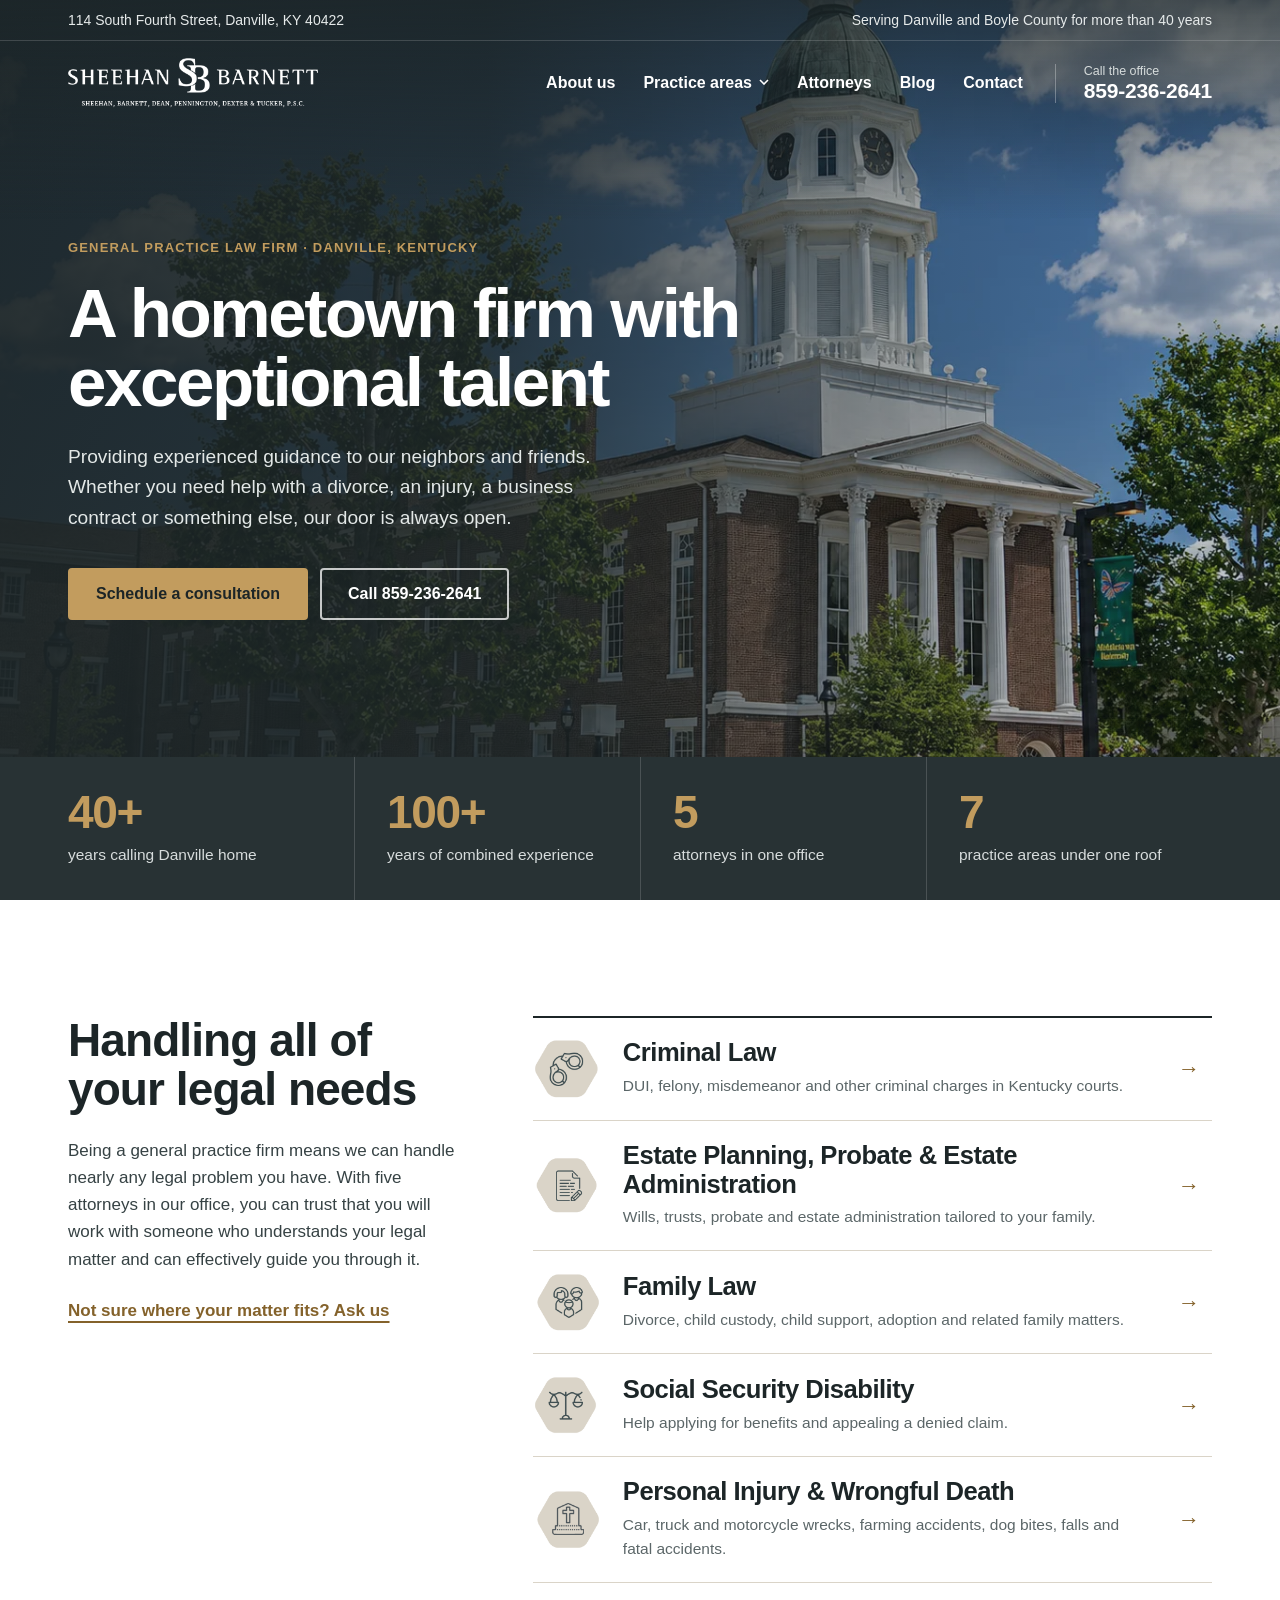
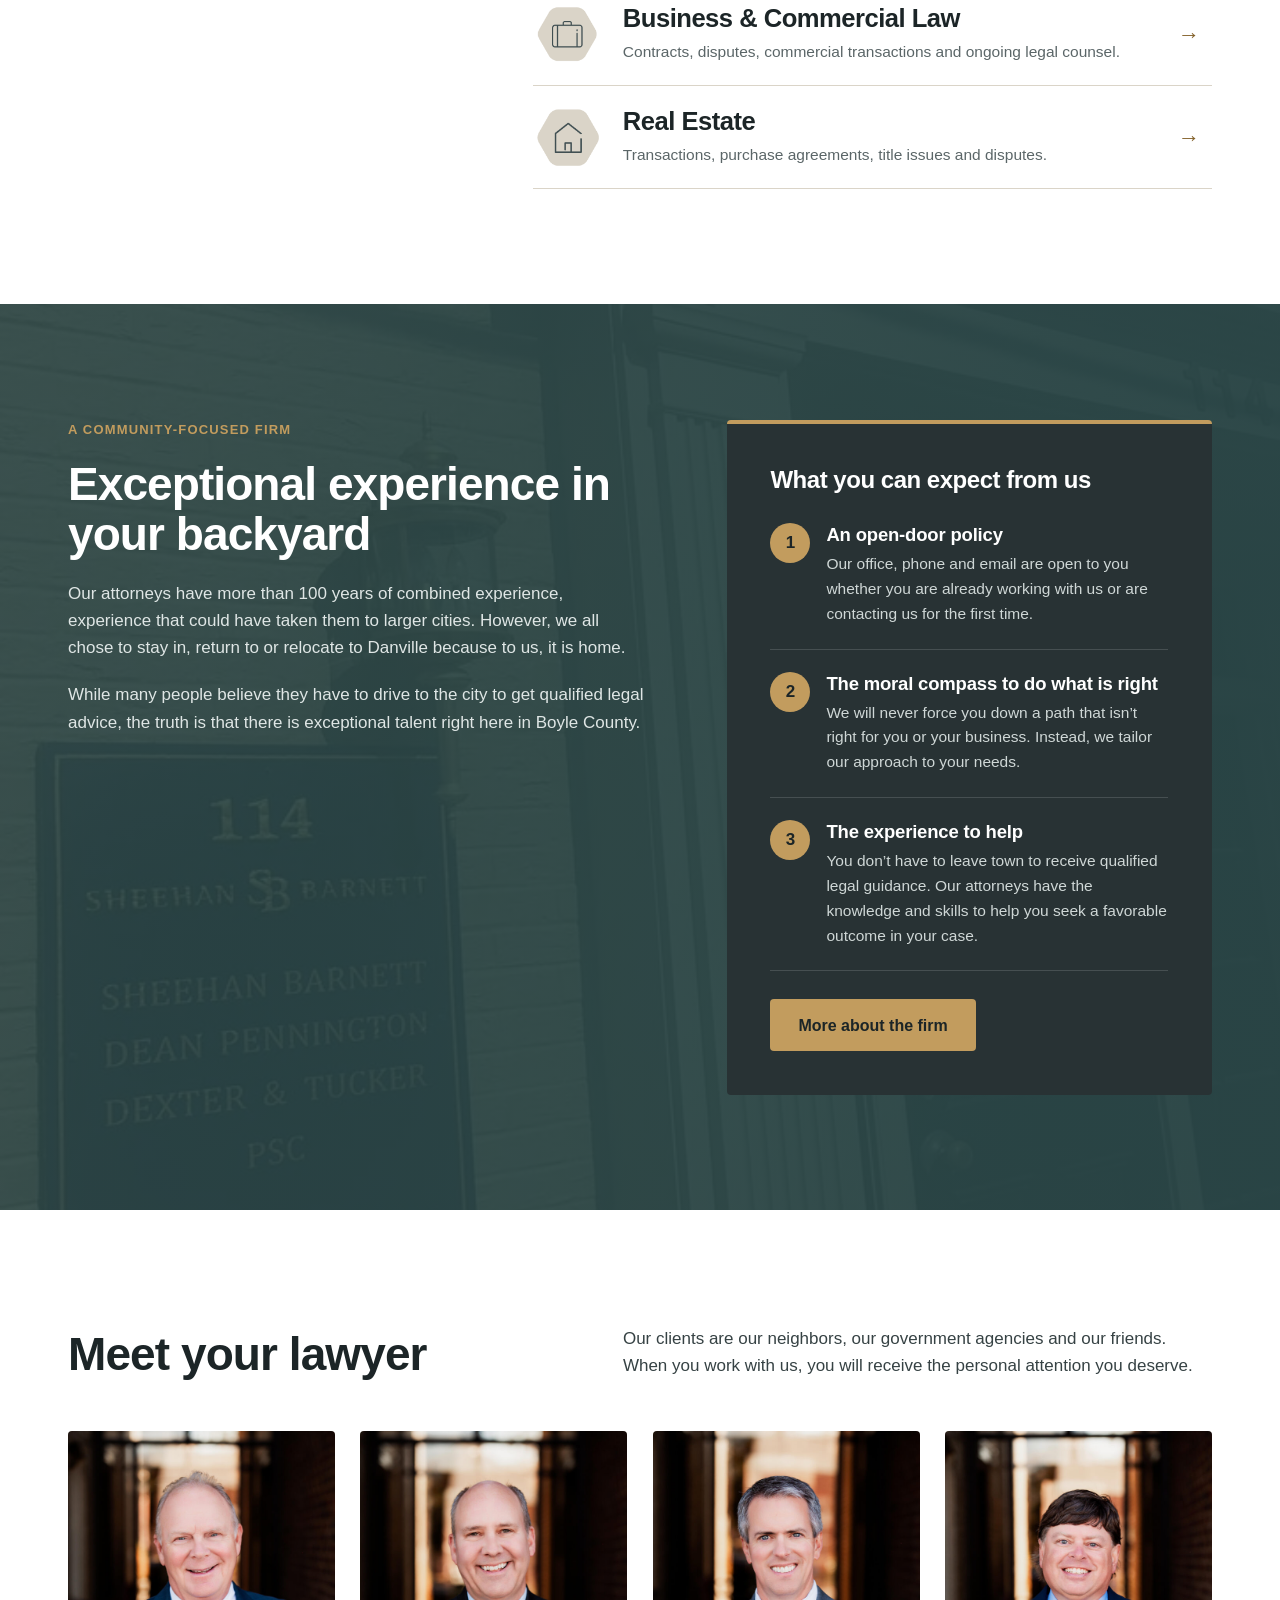
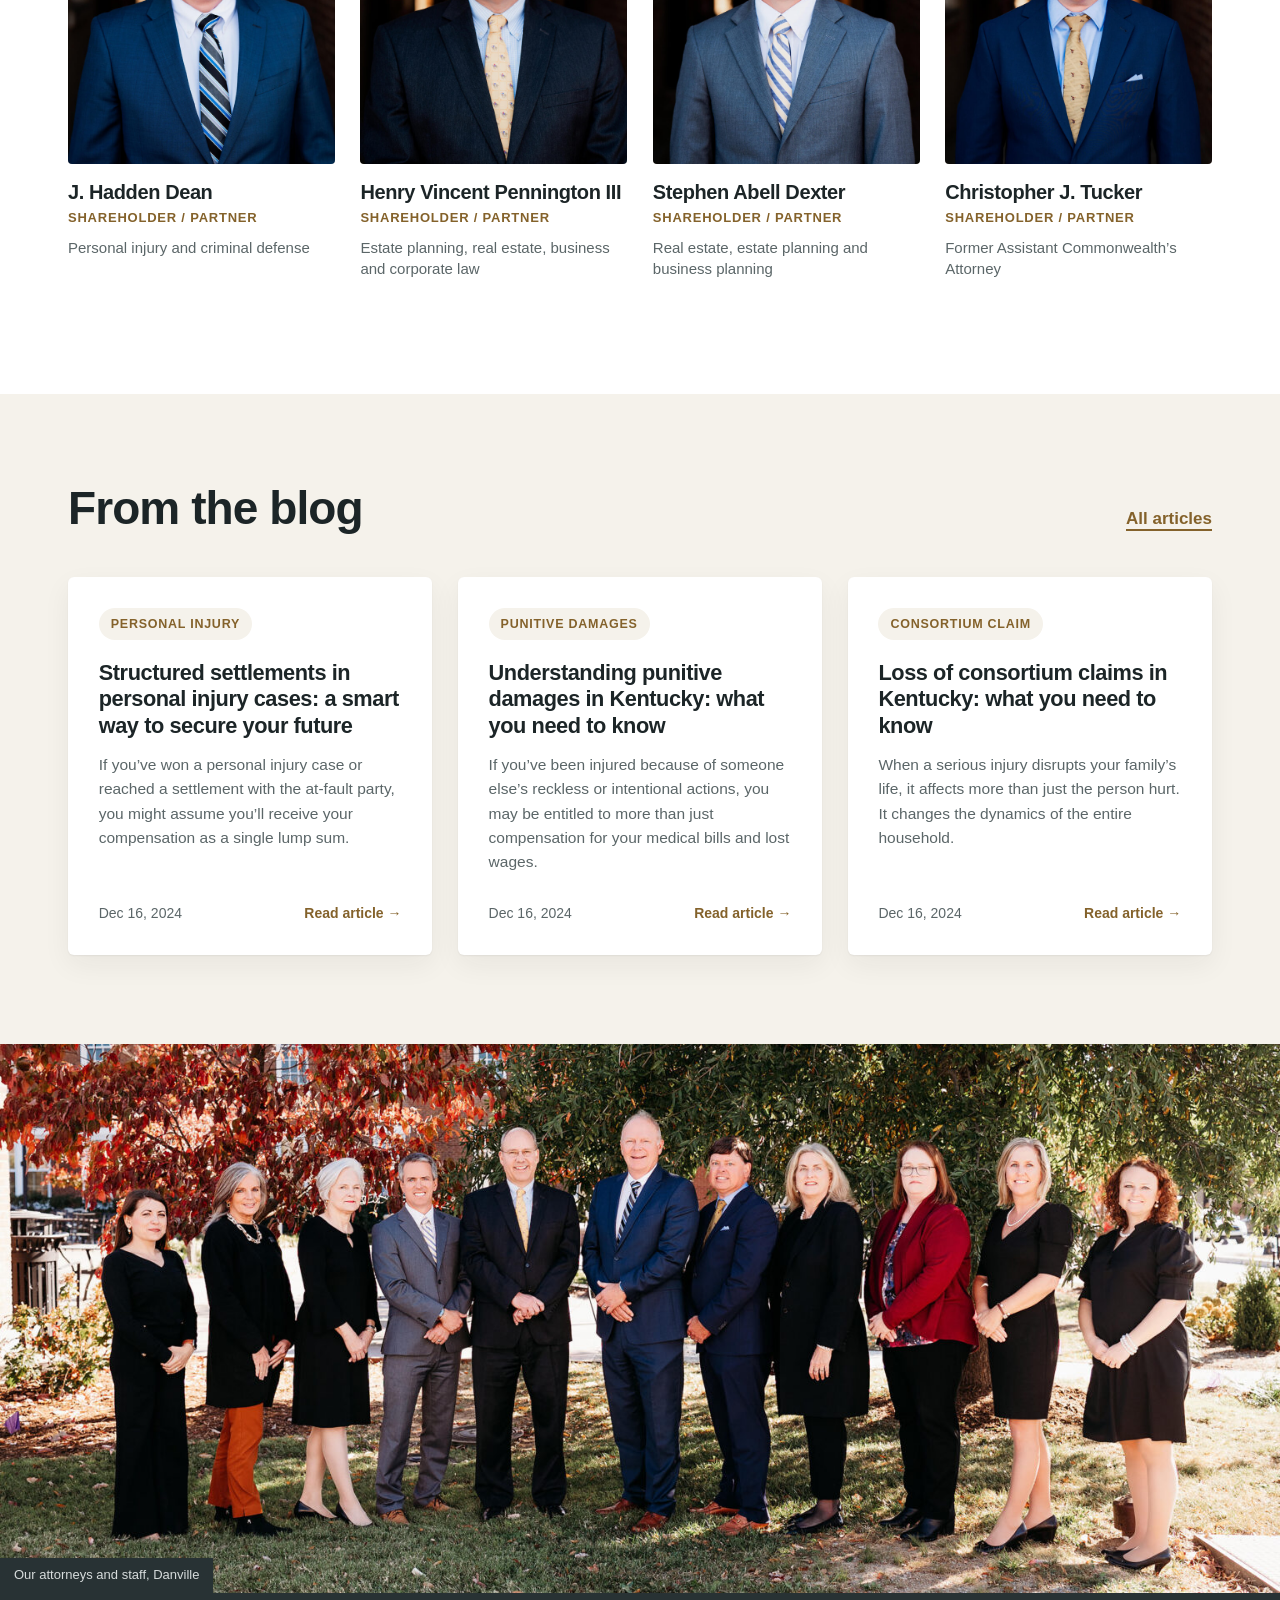
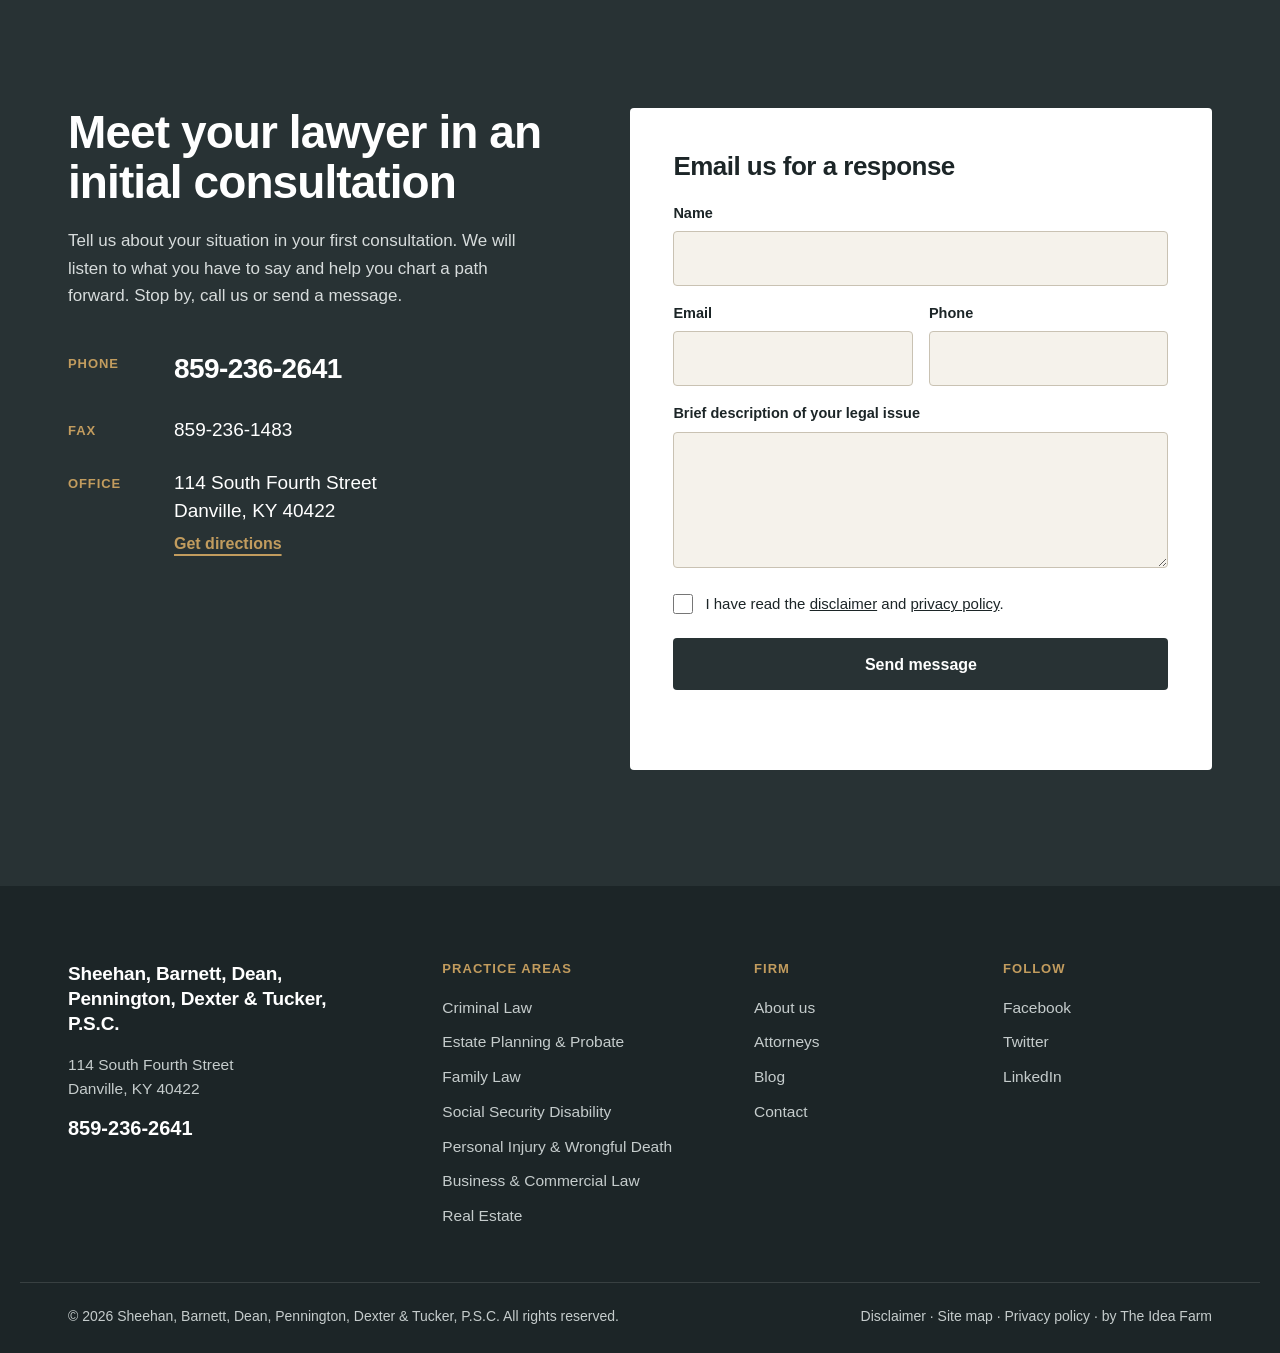
==== commit 2f7fc4c7: "Add files via upload" ====
--- a/index.html
+++ b/index.html
@@ -9,7 +9,7 @@
 <link rel="stylesheet" href="css/style.css">
 <script>document.documentElement.classList.add('js')</script>
 </head>
-<body>
+<body class="overlay-header">
 
 <a class="skip" href="#main">Skip to content</a>
 
--- a/css/style.css
+++ b/css/style.css
@@ -420,3 +420,32 @@
   }
   .dock .dock-gold { background: var(--gold); color: var(--ink); }
 }
+
+/* Transparent header over a full-screen hero (index.html) */
+.overlay-header .topbar {
+  position: relative; z-index: 51; background: transparent; color: #e6eaea;
+  border-bottom: 1px solid rgba(255, 255, 255, .16);
+}
+.overlay-header .header { transition: background .3s, border-color .3s, box-shadow .3s; }
+.overlay-header .header:not(.is-stuck):not(.is-open) { background: transparent; border-bottom-color: transparent; }
+.overlay-header .header:not(.is-stuck):not(.is-open) .logo img { filter: brightness(0) invert(1); }
+.overlay-header .logo img { transition: filter .3s; }
+.overlay-header .header:not(.is-stuck):not(.is-open) .nav > a,
+.overlay-header .header:not(.is-stuck):not(.is-open) .nav-drop-btn,
+.overlay-header .header:not(.is-stuck):not(.is-open) .header-call-num { color: #fff; }
+.overlay-header .header:not(.is-stuck):not(.is-open) .header-call-label { color: #d7dcdc; }
+.overlay-header .header:not(.is-stuck):not(.is-open) .header-call { border-left-color: rgba(255, 255, 255, .3); }
+.overlay-header .header:not(.is-stuck):not(.is-open) .header-call:hover .header-call-num { color: var(--gold); }
+.overlay-header .header:not(.is-stuck):not(.is-open) .burger span { background: #fff; }
+.drop a { color: var(--ink); }
+
+.overlay-header .hero-bg {
+  margin-top: calc(-1 * var(--top-h, 124px));
+  min-height: 100vh; min-height: 100svh;
+  display: flex; flex-direction: column;
+}
+.overlay-header .hero-bg-in { flex: 1; width: 100%; min-height: 0; padding-top: calc(var(--top-h, 124px) + clamp(32px, 5vw, 64px)); }
+.overlay-header .hero-bg-img::before {
+  content: ""; position: absolute; left: 0; right: 0; top: 0; height: 220px; z-index: 1;
+  background: linear-gradient(180deg, rgba(28, 37, 39, .72) 0%, rgba(28, 37, 39, 0) 100%);
+}
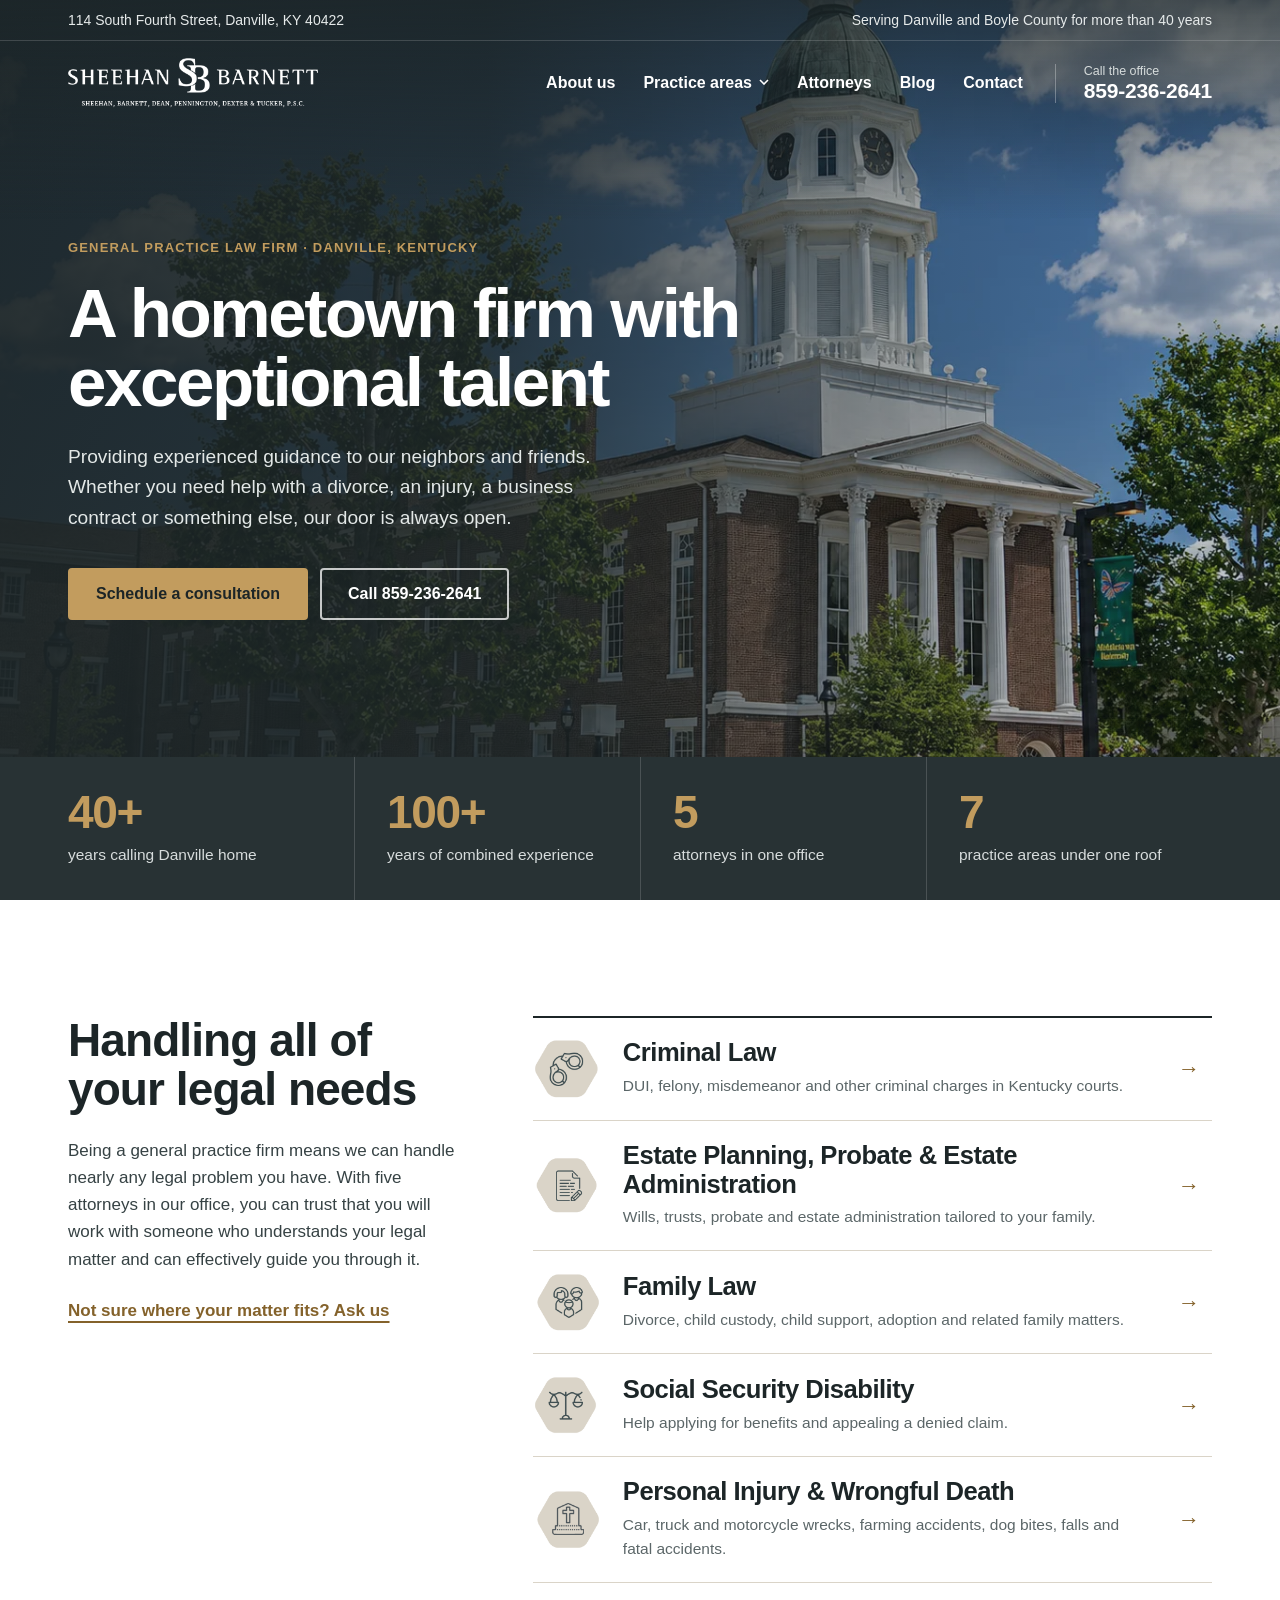
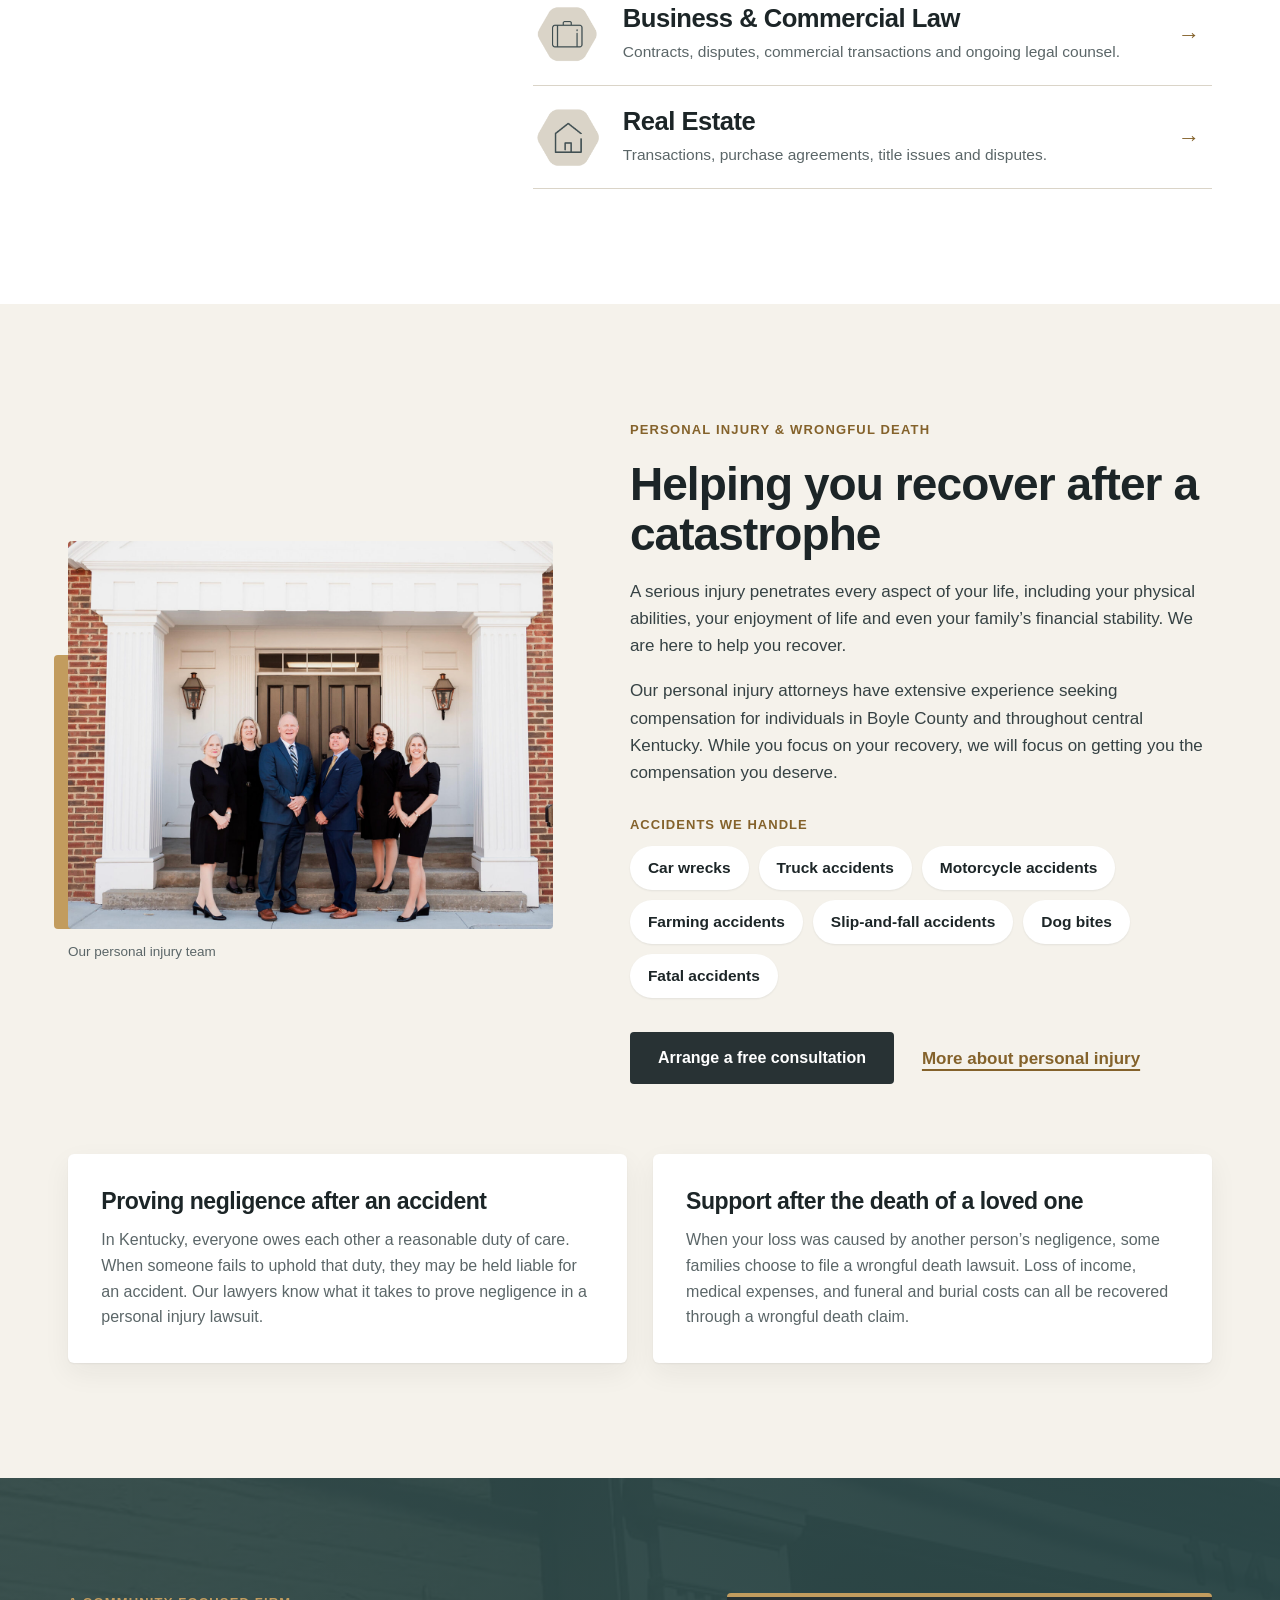
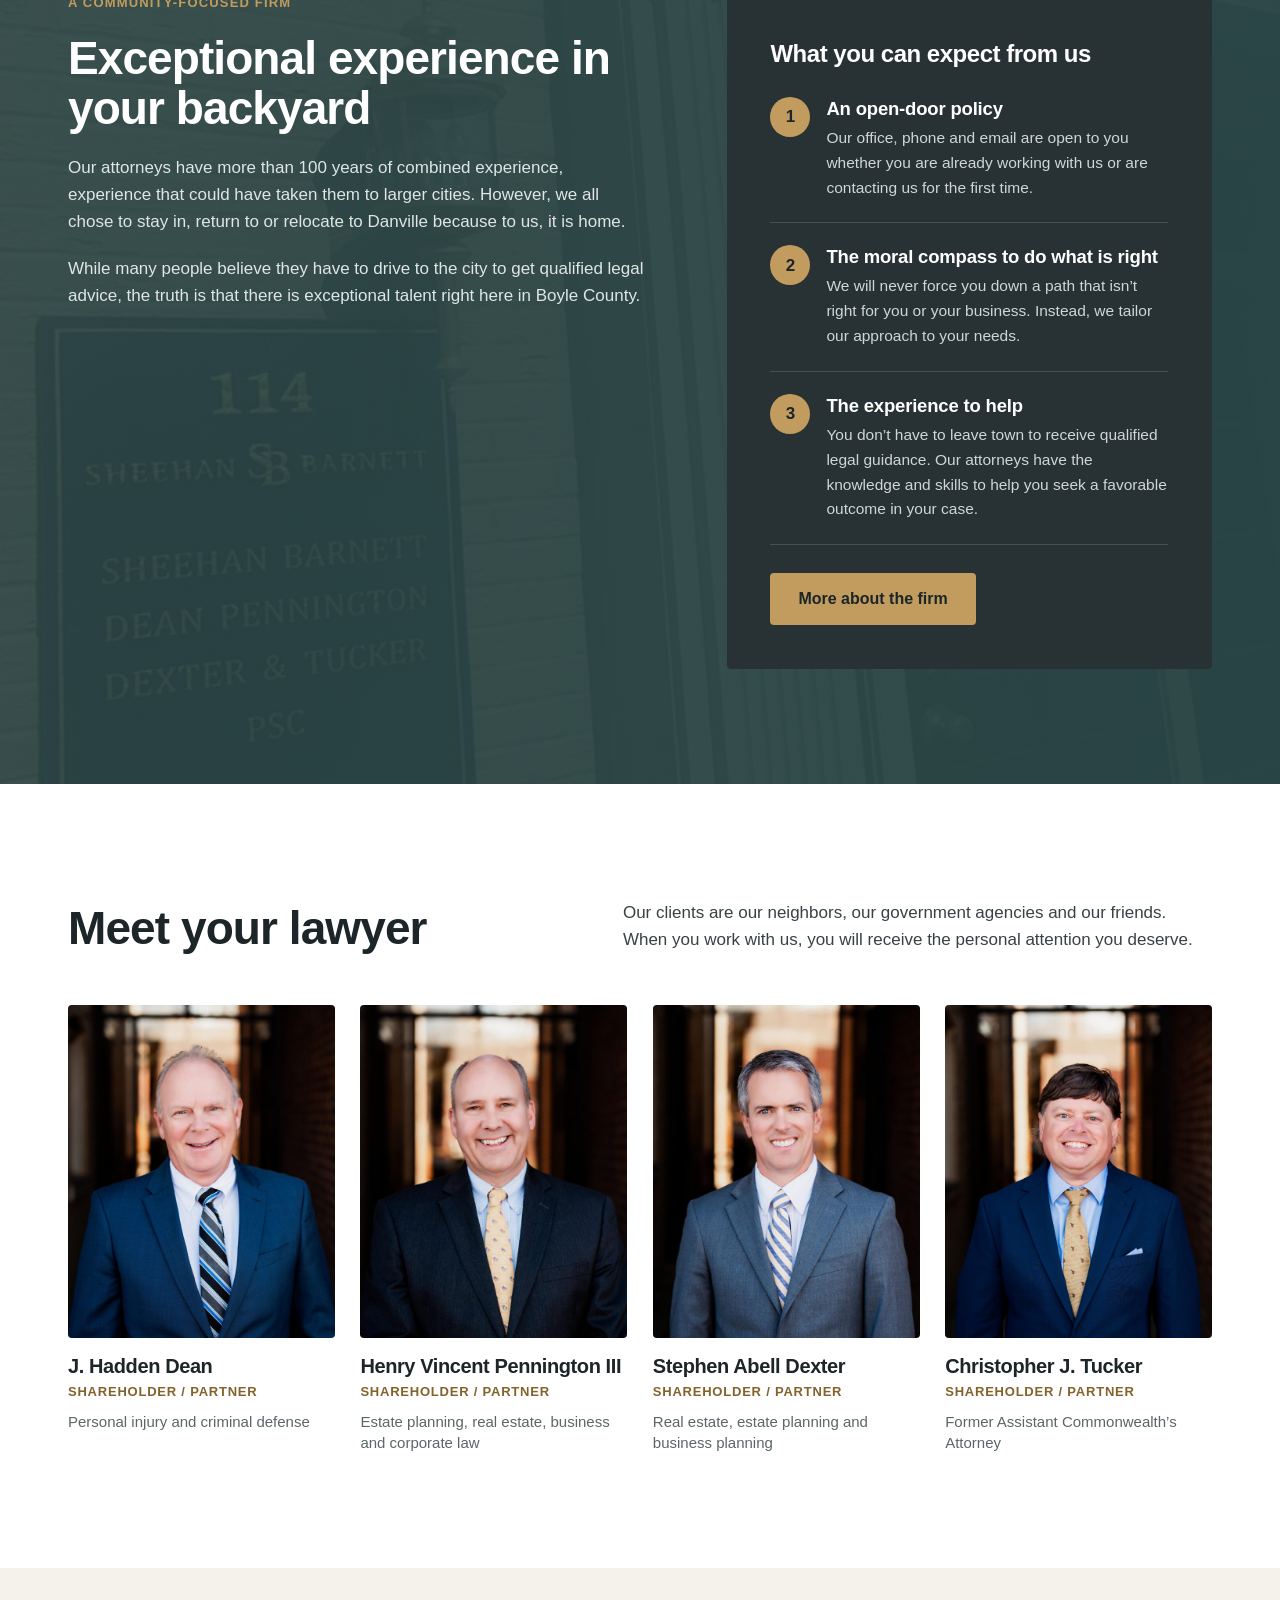
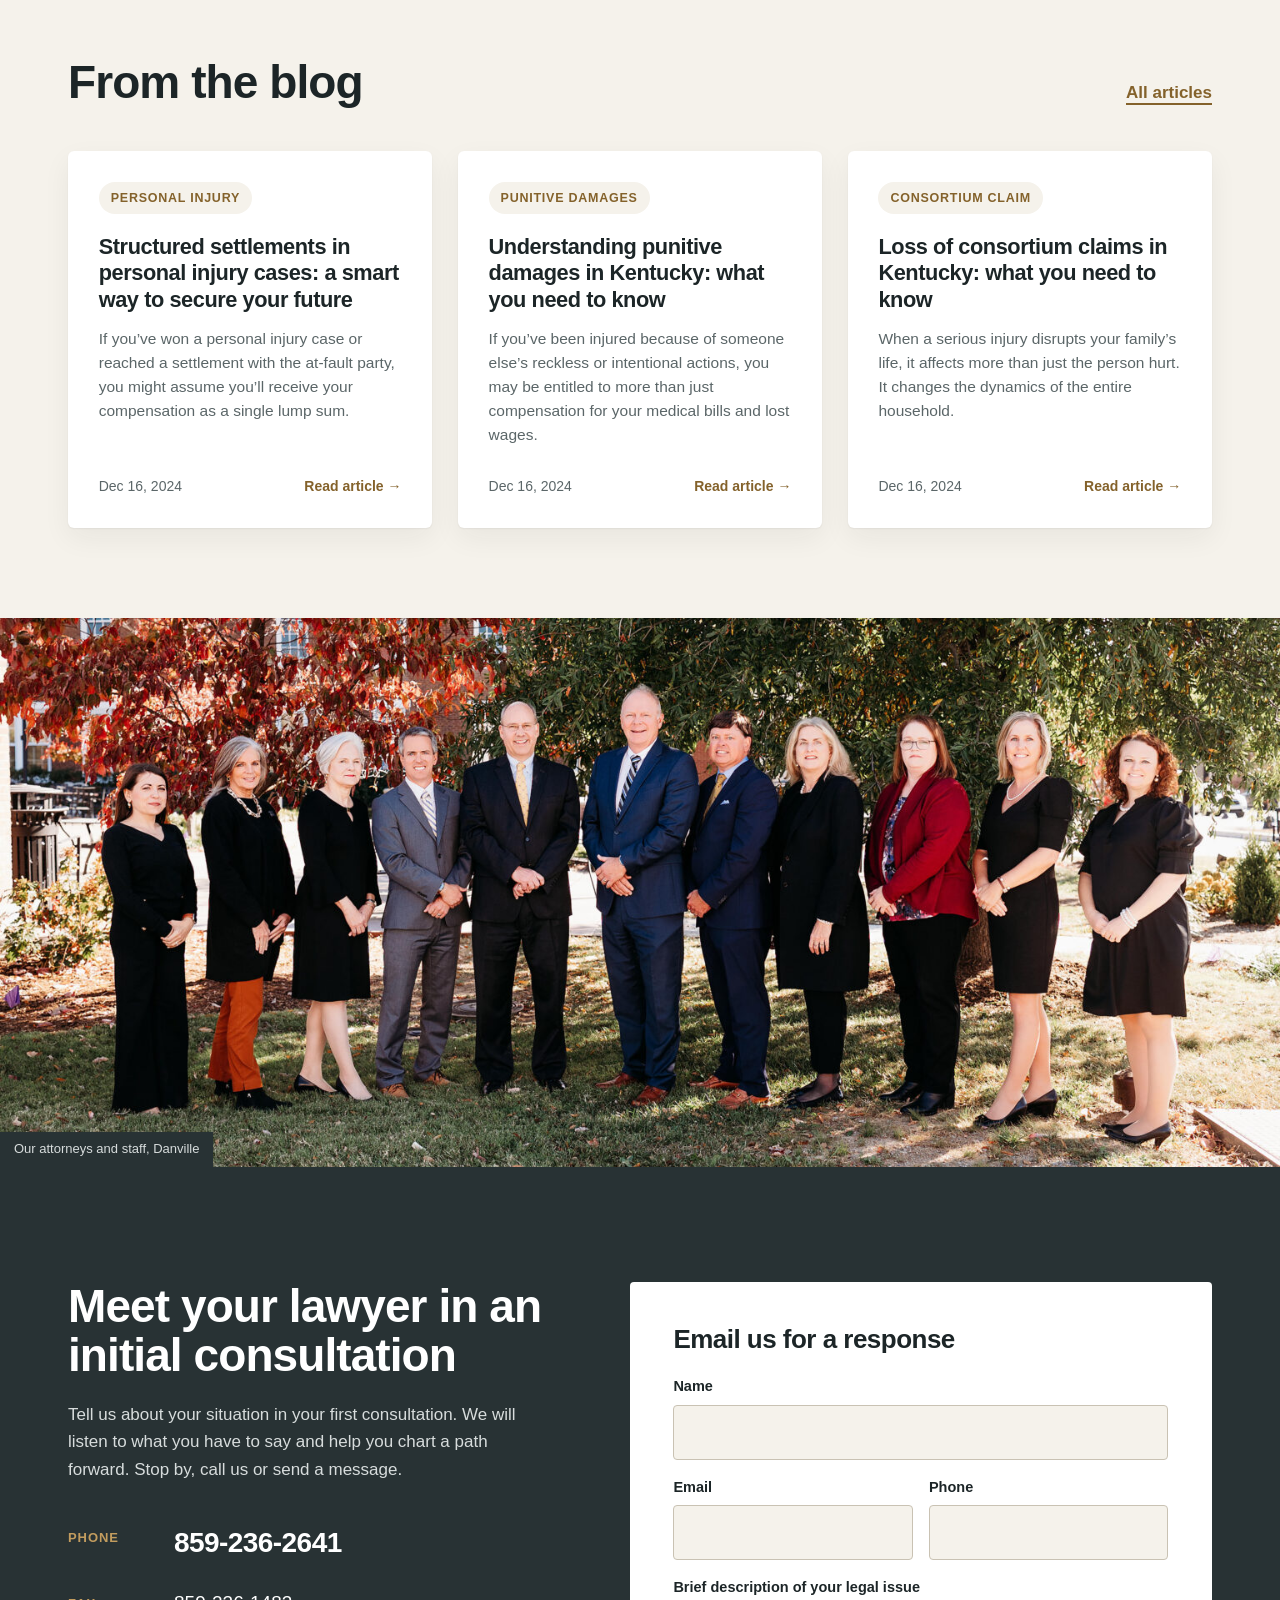
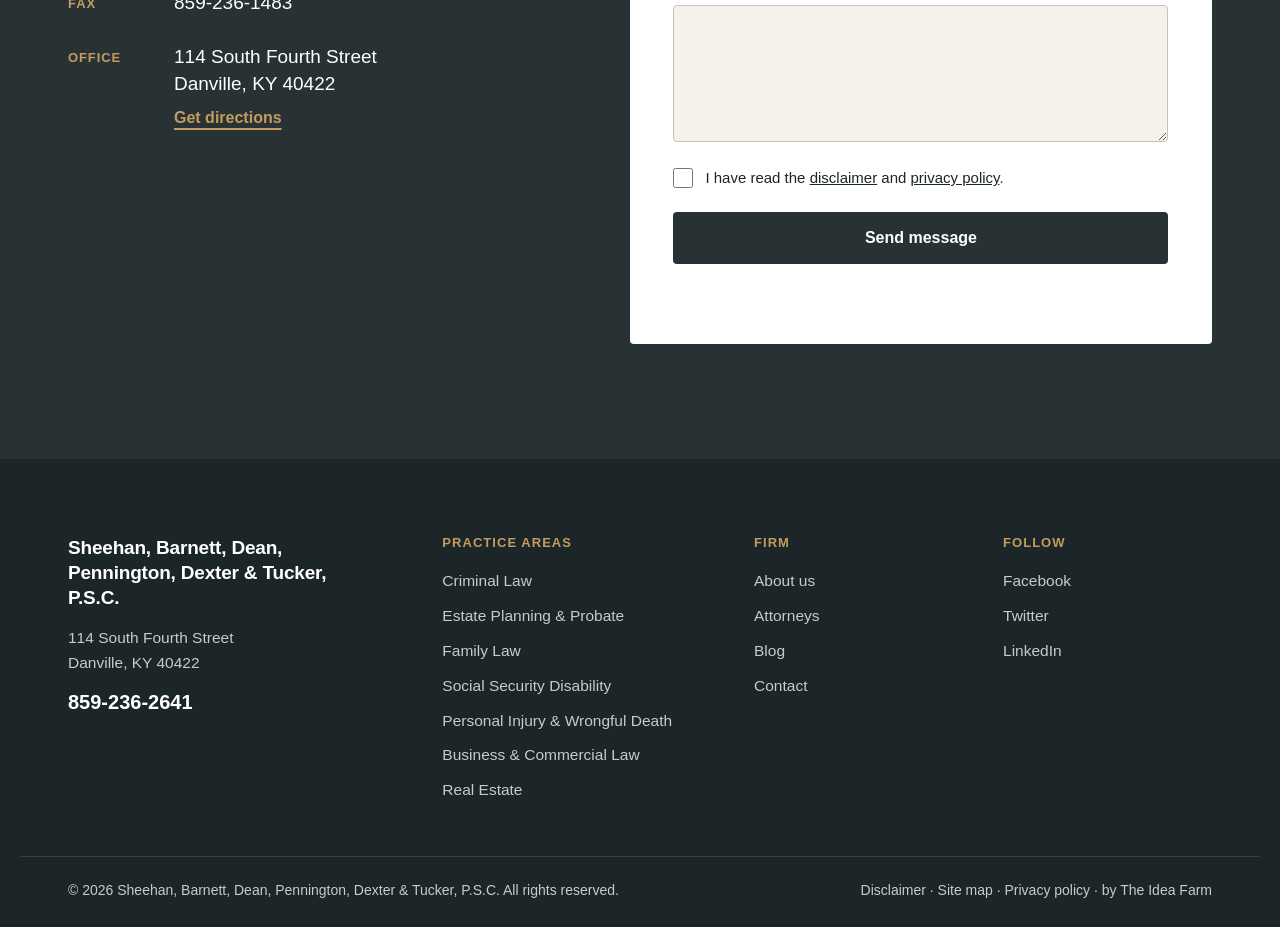
==== commit edf18a7a: "Add files via upload" ====
--- a/index.html
+++ b/index.html
@@ -145,6 +145,50 @@
           <span class="p-body"><span class="p-name">Real Estate</span><span class="p-desc">Transactions, purchase agreements, title issues and disputes.</span></span>
           <span class="p-arrow" aria-hidden="true">→</span></a></li>
       </ul>
+    </div>
+  </section>
+
+  <!-- Personal injury -->
+  <section class="pi" id="personal-injury">
+    <div class="wrap pi-in">
+      <figure class="pi-photo reveal">
+        <img src="images/personal-injury.jpg" width="1280" height="1022" loading="lazy" alt="The firm’s personal injury team standing on the front steps of the office">
+        <figcaption>Our personal injury team</figcaption>
+      </figure>
+
+      <div class="pi-copy">
+        <p class="kicker">Personal injury &amp; wrongful death</p>
+        <h2>Helping you recover after a catastrophe</h2>
+        <p>A serious injury penetrates every aspect of your life, including your physical abilities, your enjoyment of life and even your family’s financial stability. We are here to help you recover.</p>
+        <p>Our personal injury attorneys have extensive experience seeking compensation for individuals in Boyle County and throughout central Kentucky. While you focus on your recovery, we will focus on getting you the compensation you deserve.</p>
+
+        <h3 class="pi-sub">Accidents we handle</h3>
+        <ul class="pi-chips">
+          <li><a href="https://danvillekylaw.com/personal-injury-wrongful-death/car-wrecks-and-what-to-do-after-an-accident/">Car wrecks</a></li>
+          <li><a href="https://danvillekylaw.com/personal-injury-wrongful-death/truck-accidents/">Truck accidents</a></li>
+          <li><a href="https://danvillekylaw.com/personal-injury-wrongful-death/motorcycle-accidents/">Motorcycle accidents</a></li>
+          <li><a href="https://danvillekylaw.com/personal-injury-wrongful-death/farming-accidents/">Farming accidents</a></li>
+          <li><a href="https://danvillekylaw.com/personal-injury-wrongful-death/slip-and-fall-accidents/">Slip-and-fall accidents</a></li>
+          <li><a href="https://danvillekylaw.com/personal-injury-wrongful-death/dog-bites/">Dog bites</a></li>
+          <li><a href="https://danvillekylaw.com/personal-injury-wrongful-death/fatal-accidents/">Fatal accidents</a></li>
+        </ul>
+
+        <div class="pi-actions">
+          <a class="btn btn-dark" href="#contact">Arrange a free consultation</a>
+          <a class="textlink" href="https://danvillekylaw.com/personal-injury-wrongful-death/">More about personal injury</a>
+        </div>
+      </div>
+    </div>
+
+    <div class="wrap pi-notes">
+      <div class="pi-note reveal">
+        <h3>Proving negligence after an accident</h3>
+        <p>In Kentucky, everyone owes each other a reasonable duty of care. When someone fails to uphold that duty, they may be held liable for an accident. Our lawyers know what it takes to prove negligence in a personal injury lawsuit.</p>
+      </div>
+      <div class="pi-note reveal">
+        <h3>Support after the death of a loved one</h3>
+        <p>When your loss was caused by another person’s negligence, some families choose to file a wrongful death lawsuit. Loss of income, medical expenses, and funeral and burial costs can all be recovered through a wrongful death claim.</p>
+      </div>
     </div>
   </section>
 
--- a/css/style.css
+++ b/css/style.css
@@ -449,3 +449,38 @@
   content: ""; position: absolute; left: 0; right: 0; top: 0; height: 220px; z-index: 1;
   background: linear-gradient(180deg, rgba(28, 37, 39, .72) 0%, rgba(28, 37, 39, 0) 100%);
 }
+
+/* Personal injury */
+.pi { background: var(--paper); padding: clamp(64px, 9vw, 124px) 0; }
+.pi-in { display: grid; grid-template-columns: minmax(0, 5fr) minmax(0, 6fr); gap: clamp(36px, 6vw, 88px); align-items: center; }
+.pi-photo { position: relative; }
+.pi-photo::before {
+  content: ""; position: absolute; left: -14px; bottom: 34px; width: 55%; height: 65%;
+  background: var(--gold); border-radius: 4px;
+}
+.pi-photo img { position: relative; width: 100%; aspect-ratio: 5 / 4; object-fit: cover; border-radius: 4px; }
+.pi-photo figcaption { position: relative; margin-top: 12px; font-size: 13.5px; color: var(--muted); }
+.pi-copy > p:not(.kicker) { margin-top: 18px; color: #364244; }
+.pi-sub { margin-top: 32px; font-size: 13px; letter-spacing: .08em; text-transform: uppercase; color: var(--gold-deep); }
+.pi-chips { display: flex; flex-wrap: wrap; gap: 10px; margin-top: 14px; }
+.pi-chips a {
+  display: inline-flex; align-items: center; min-height: 44px; padding: 0 18px;
+  background: #fff; border-radius: 100px; font-size: 15.5px; font-weight: 600; text-decoration: none;
+  box-shadow: 0 1px 2px rgba(28, 37, 39, .08);
+  transition: background .2s, color .2s;
+}
+.pi-chips a:hover { background: var(--slate); color: #fff; }
+.pi-actions { display: flex; flex-wrap: wrap; align-items: center; gap: 16px 28px; margin-top: 34px; }
+.pi-notes { display: grid; grid-template-columns: 1fr 1fr; gap: clamp(16px, 2vw, 28px); margin-top: clamp(44px, 5.5vw, 76px); }
+.pi-note { background: #fff; border-radius: 6px; padding: clamp(24px, 2.6vw, 36px); box-shadow: 0 1px 2px rgba(28, 37, 39, .06), 0 10px 28px rgba(28, 37, 39, .06); }
+.pi-note h3 { font-size: clamp(20px, 1.8vw, 24px); line-height: 1.2; }
+.pi-note p { margin-top: 12px; font-size: 16px; color: var(--muted); }
+.pi-notes .reveal:nth-child(2) { transition-delay: .08s; }
+
+@media (max-width: 1080px) {
+  .pi-in, .pi-notes { grid-template-columns: 1fr; }
+  .pi-photo::before { left: -8px; }
+}
+@media (max-width: 640px) {
+  .pi-actions .btn { width: 100%; }
+}
